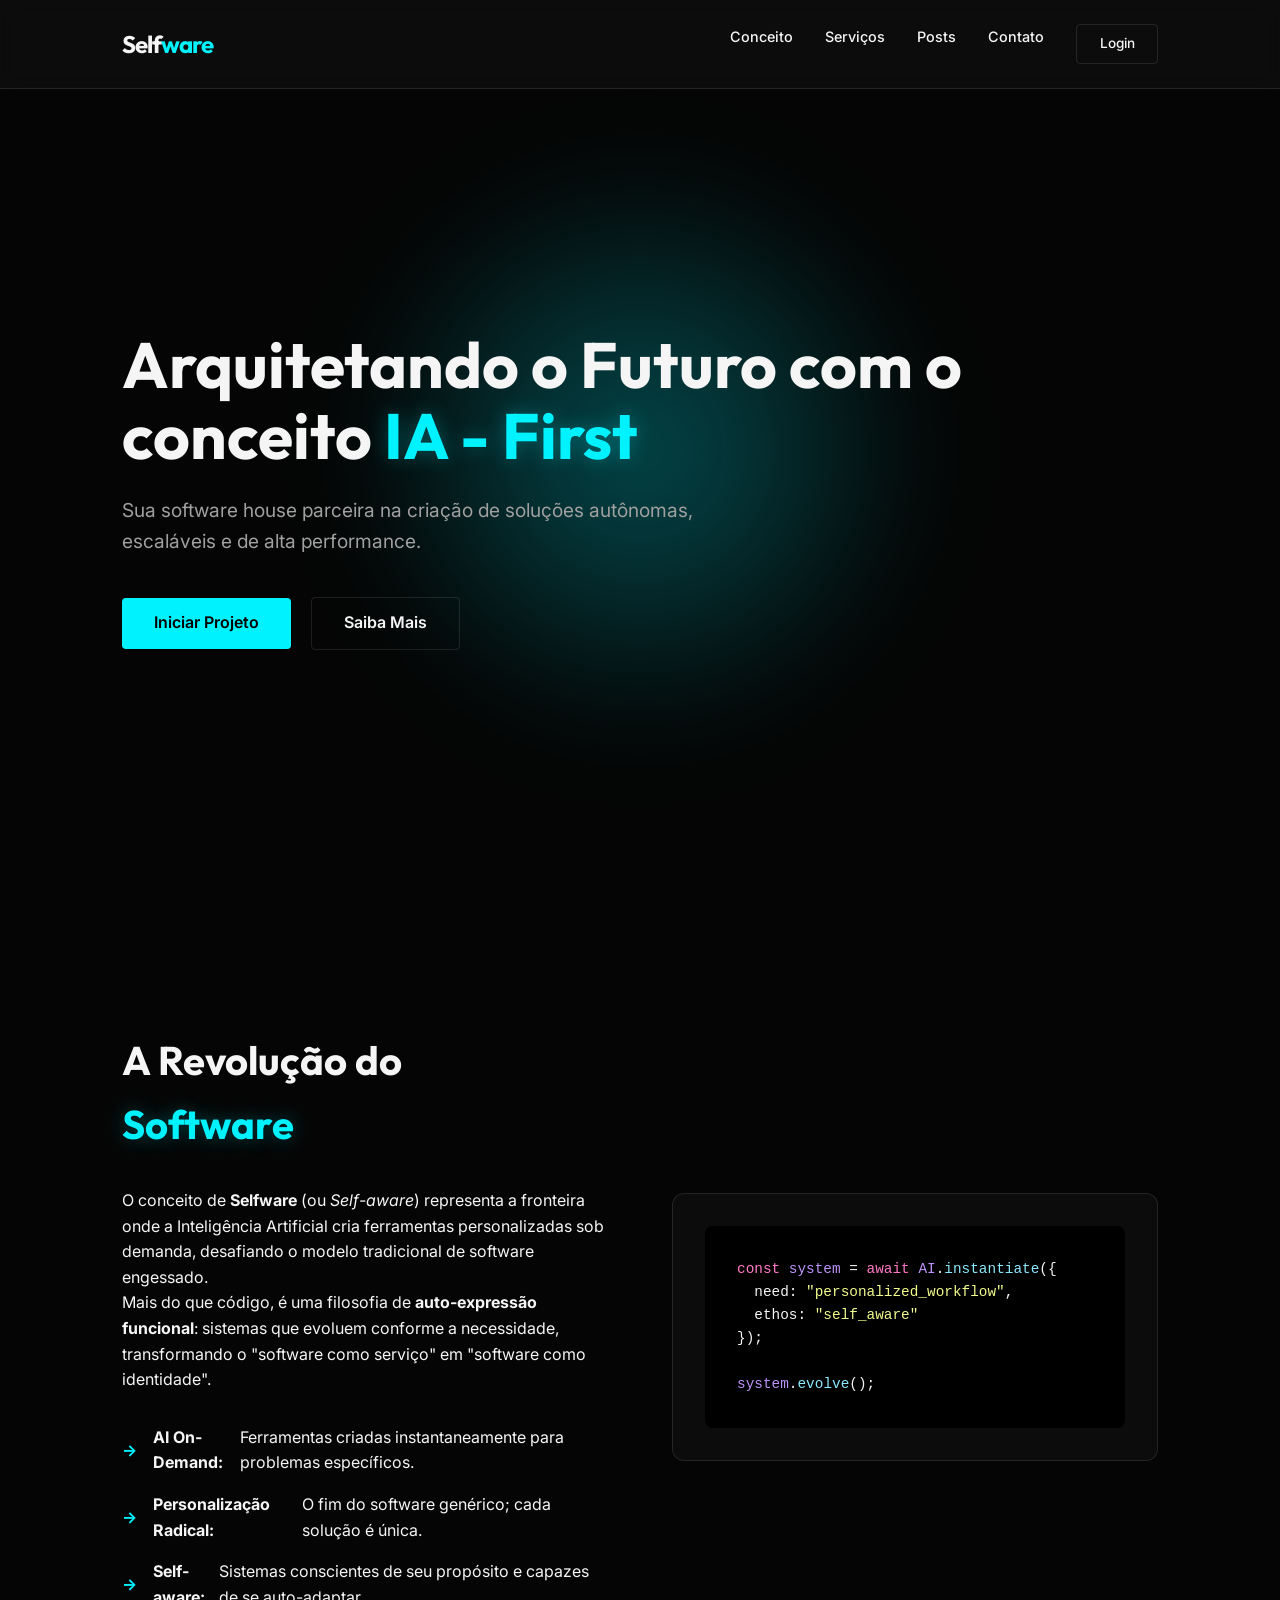
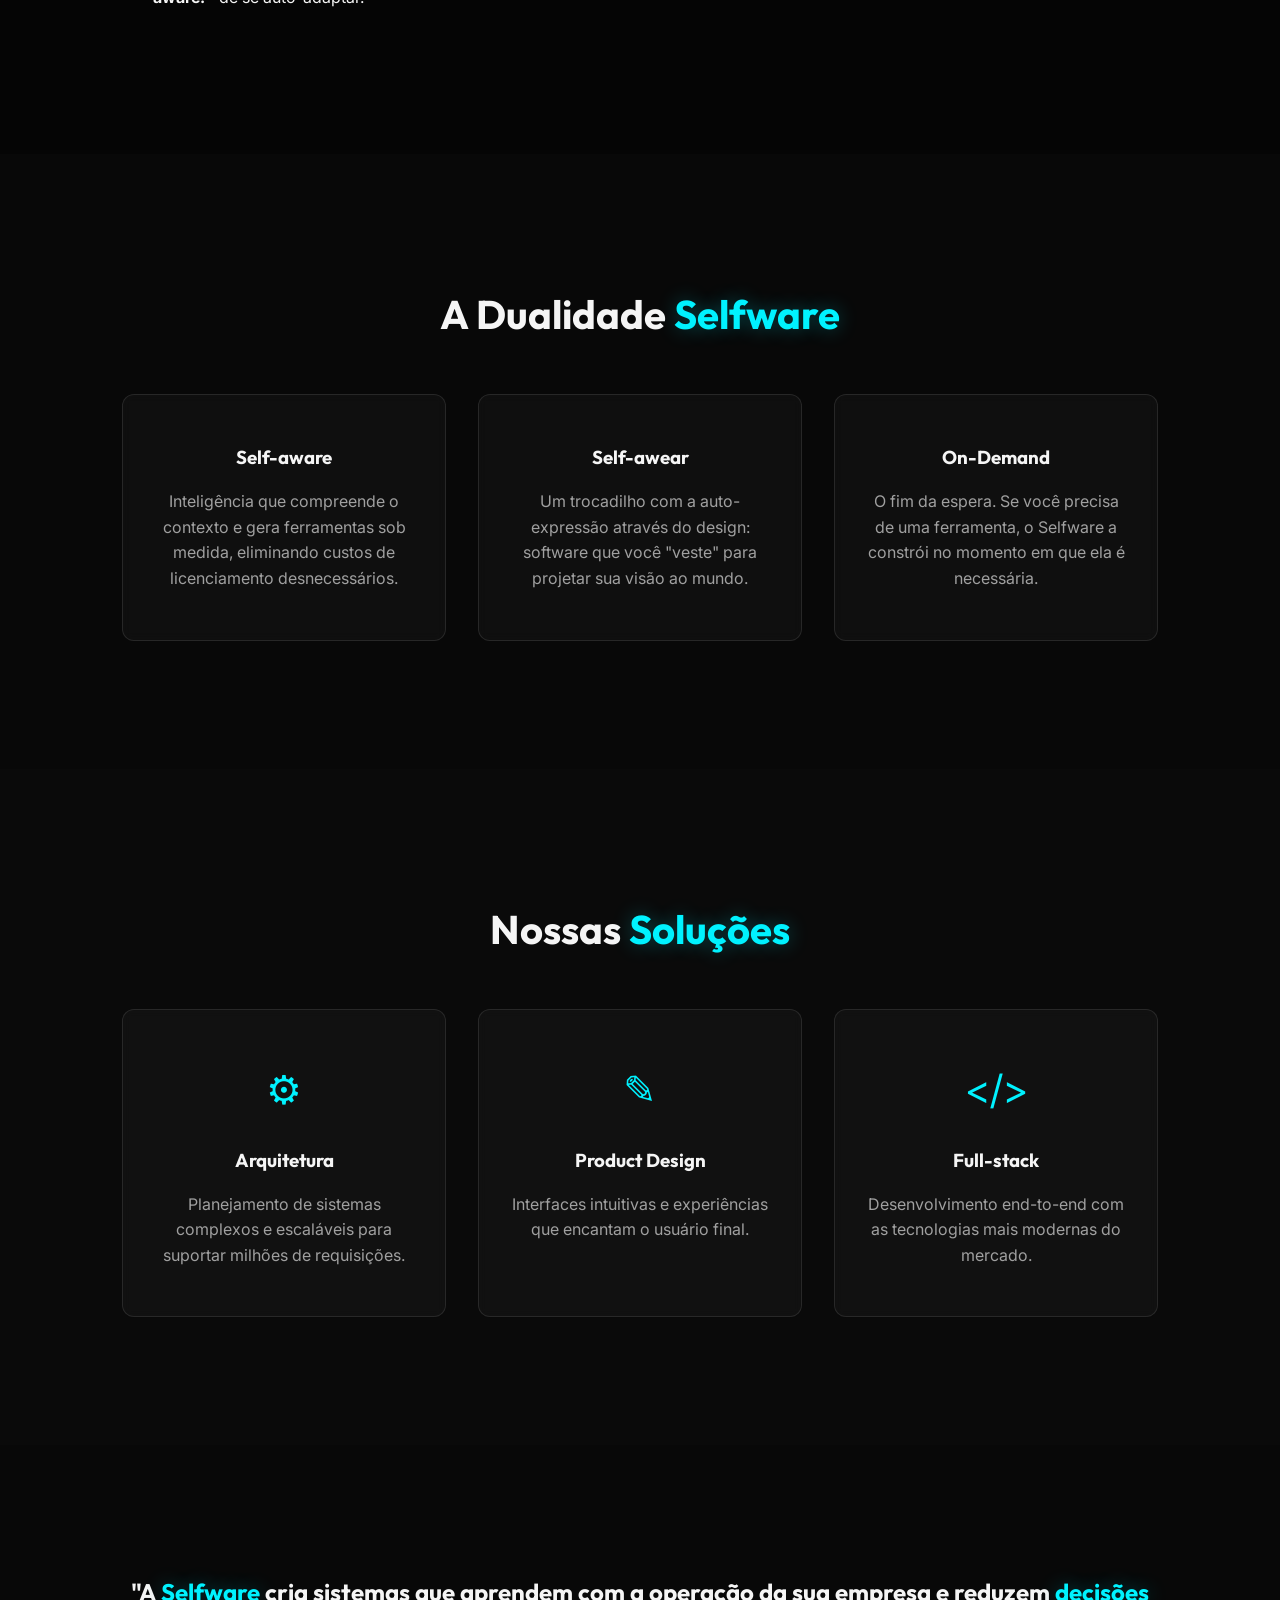
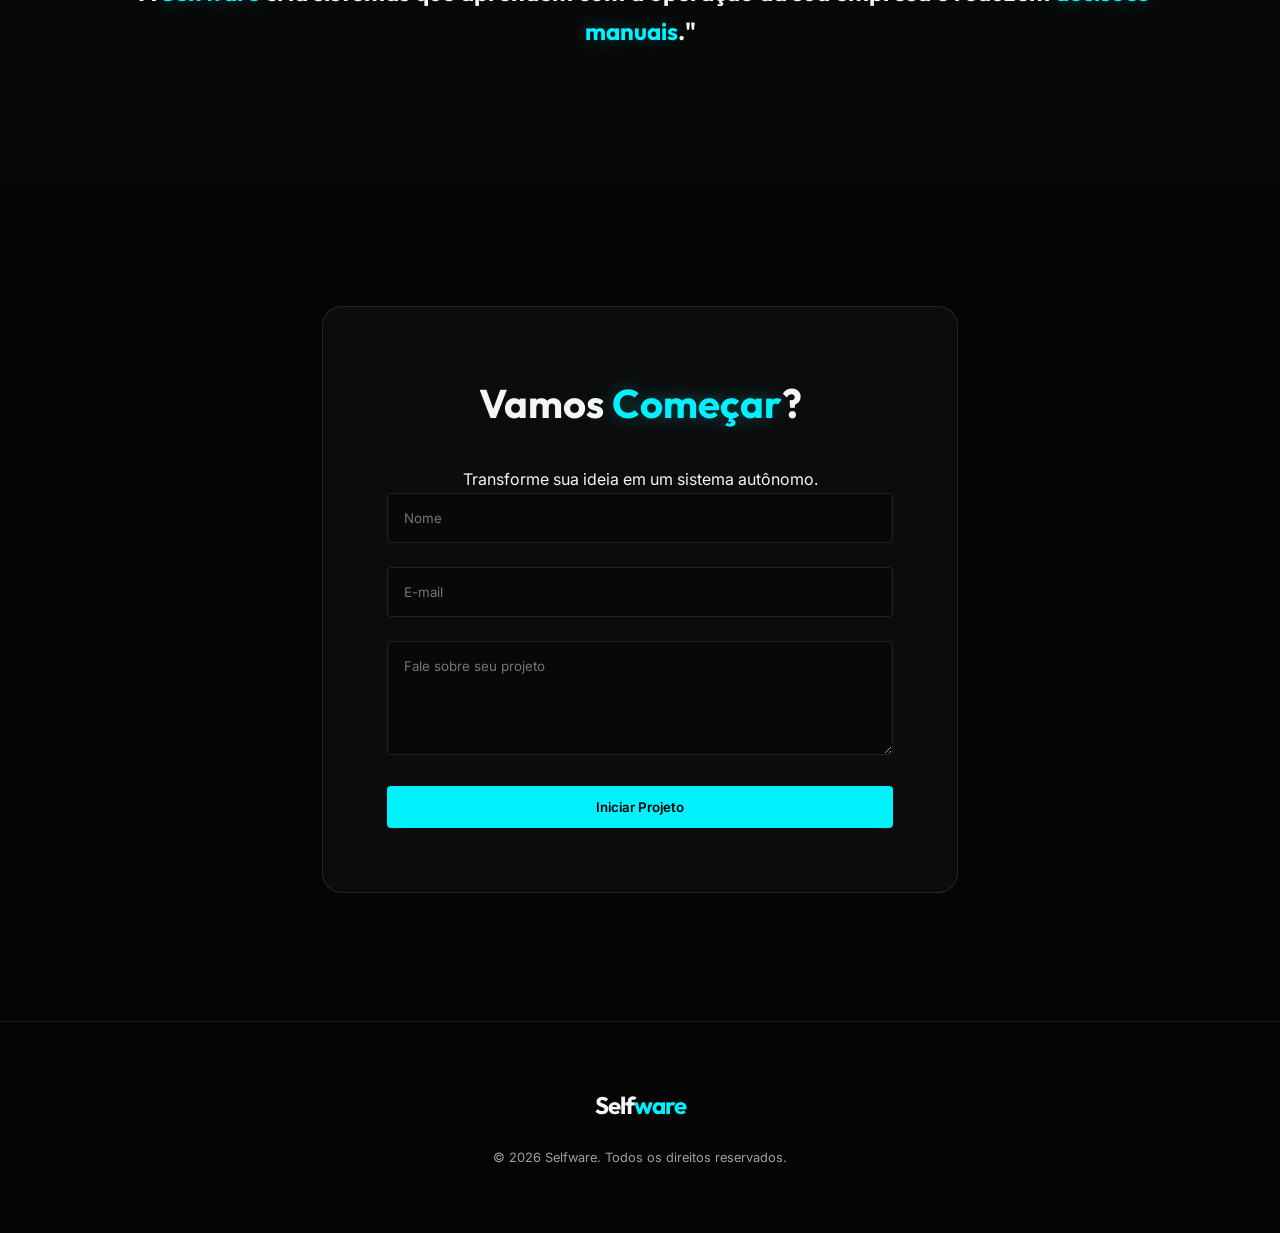
==== index.html @ fad236ca "Add login button to header" ====
<!DOCTYPE html>
<html lang="pt-BR">

<head>
    <meta charset="UTF-8">
    <meta name="viewport" content="width=device-width, initial-scale=1.0">
    <title>Selfware | Software House de Próxima Geração</title>
    <meta name="description"
        content="Selfware - Software House especializada em arquitetura escalável, design de produto e o conceito inovador de Selfware.">
    <link rel="stylesheet" href="style.css">
    <link rel="preconnect" href="https://fonts.googleapis.com">
    <link rel="preconnect" href="https://fonts.gstatic.com" crossorigin>
    <link
        href="https://fonts.googleapis.com/css2?family=Inter:wght@300;400;600;800&family=Outfit:wght@400;700&display=swap"
        rel="stylesheet">
</head>

<body class="dark-theme">
    <nav class="glass-nav">
        <div class="container flex-row-between">
            <div class="logo">Self<span>ware</span></div>
            <ul class="nav-links">
                <li><a href="#concept">Conceito</a></li>
                <li><a href="#services">Serviços</a></li>
                <li><a href="post.html">Posts</a></li>
                <li><a href="#contact">Contato</a></li>
                <li><a class="btn btn-outline nav-login" href="https://sociap.io/login" target="_blank" rel="noopener noreferrer">Login</a></li>
            </ul>
        </div>
    </nav>

    <header class="hero">
        <div class="hero-glow"></div>
        <div class="container">
            <h1 class="fade-in">Arquitetando o Futuro com o conceito <span>IA - First</span></h1>
            <p class="fade-in-delayed">Sua software house parceira na criação de soluções autônomas, escaláveis e de
                alta performance.</p>
            <div class="hero-actions fade-in-delayed">
                <a href="#contact" class="btn btn-primary">Iniciar Projeto</a>
                <a href="#concept" class="btn btn-outline">Saiba Mais</a>
            </div>
        </div>
    </header>

    <main>
        <section id="concept" class="section">
            <div class="container grid-two-cols">
                <div class="content">
                    <h2 class="section-title">A Revolução do <br><span>Software</span></h2>
                    <p>O conceito de <strong>Selfware</strong> (ou <em>Self-aware</em>) representa a fronteira onde a
                        Inteligência Artificial cria ferramentas personalizadas sob demanda, desafiando o modelo
                        tradicional de software engessado.</p>
                    <p>Mais do que código, é uma filosofia de <strong>auto-expressão funcional</strong>: sistemas que
                        evoluem conforme a necessidade, transformando o "software como serviço" em "software como
                        identidade".</p>
                    <ul class="features-list">
                        <li><strong>AI On-Demand:</strong> Ferramentas criadas instantaneamente para problemas
                            específicos.</li>
                        <li><strong>Personalização Radical:</strong> O fim do software genérico; cada solução é única.
                        </li>
                        <li><strong>Self-aware:</strong> Sistemas conscientes de seu propósito e capazes de se
                            auto-adaptar.</li>
                    </ul>
                </div>
                <div class="visual">
                    <div class="concept-card glass">
                        <div class="code-snippet">
                            <code>
                                <span class="keyword">const</span> <span class="variable">system</span> = <span class="keyword">await</span> <span class="variable">AI</span>.<span class="function">instantiate</span>({<br>
                                &nbsp;&nbsp;need: <span class="constant">"personalized_workflow"</span>,<br>
                                &nbsp;&nbsp;ethos: <span class="constant">"self_aware"</span><br>
                                });<br>
                                <br>
                                <span class="variable">system</span>.<span class="function">evolve</span>();
                            </code>
                        </div>
                    </div>
                </div>
            </div>
        </section>

        <section id="philosophy" class="section bg-alt-dark">
            <div class="container center">
                <h2 class="section-title">A Dualidade <span>Selfware</span></h2>
                <div class="services-grid">
                    <div class="service-card glass">
                        <h3>Self-aware</h3>
                        <p>Inteligência que compreende o contexto e gera ferramentas sob medida, eliminando custos de
                            licenciamento desnecessários.</p>
                    </div>
                    <div class="service-card glass">
                        <h3>Self-awear</h3>
                        <p>Um trocadilho com a auto-expressão através do design: software que você "veste" para projetar
                            sua visão ao mundo.</p>
                    </div>
                    <div class="service-card glass">
                        <h3>On-Demand</h3>
                        <p>O fim da espera. Se você precisa de uma ferramenta, o Selfware a constrói no momento em que
                            ela é necessária.</p>
                    </div>
                </div>
            </div>
        </section>

        <section id="services" class="section bg-alt">
            <div class="container">
                <h2 class="section-title center">Nossas <span>Soluções</span></h2>
                <div class="services-grid">
                    <div class="service-card glass">
                        <i>&#x2699;</i>
                        <h3>Arquitetura</h3>
                        <p>Planejamento de sistemas complexos e escaláveis para suportar milhões de requisições.</p>
                    </div>
                    <div class="service-card glass">
                        <i>&#x270E;</i>
                        <h3>Product Design</h3>
                        <p>Interfaces intuitivas e experiências que encantam o usuário final.</p>
                    </div>
                    <div class="service-card glass">
                        <i>&#x3C;&#x2F;&#x3E;</i>
                        <h3>Full-stack</h3>
                        <p>Desenvolvimento end-to-end com as tecnologias mais modernas do mercado.</p>
                    </div>
                </div>
            </div>
        </section>

        <section class="section bg-alt-dark">
            <div class="container center">
                <h2 class="impact-phrase">
                    "A <span>Selfware</span> cria sistemas que aprendem com a operação da sua empresa e reduzem
                    <span>decisões manuais</span>."
                </h2>
            </div>
        </section>

        <section id="contact" class="section">
            <div class="container narrow">
                <div class="glass-form-container">
                    <h2 class="section-title center">Vamos <span>Começar</span>?</h2>
                    <p class="center">Transforme sua ideia em um sistema autônomo.</p>
                    <form id="contact-form">
                        <div class="form-group">
                            <input type="text" placeholder="Nome" required>
                        </div>
                        <div class="form-group">
                            <input type="email" placeholder="E-mail" required>
                        </div>
                        <div class="form-group">
                            <textarea placeholder="Fale sobre seu projeto" rows="5" required></textarea>
                        </div>
                        <button type="submit" class="btn btn-primary full-width">Iniciar Projeto</button>
                    </form>
                </div>
            </div>
        </section>
    </main>

    <footer>
        <div class="container">
            <div class="footer-content">
                <div class="logo">Self<span>ware</span></div>
                <p>&copy; 2026 Selfware. Todos os direitos reservados.</p>
            </div>
        </div>
    </footer>

    <script src="main.js"></script>
</body>

</html>
---- style.css ----
:root {
    --bg-color: #050505;
    --bg-alt: #0a0a0a;
    --text-color: #f5f5f5;
    --text-muted: #a0a0a0;
    --accent-color: #00f2ff;
    --accent-glow: rgba(0, 242, 255, 0.3);
    --glass-bg: rgba(255, 255, 255, 0.03);
    --glass-border: rgba(255, 255, 255, 0.1);
    --container-width: 1100px;
    --heading-font: 'Outfit', sans-serif;
    --body-font: 'Inter', sans-serif;
}

* {
    margin: 0;
    padding: 0;
    box-sizing: border-box;
}

body {
    background-color: var(--bg-color);
    color: var(--text-color);
    font-family: var(--body-font);
    line-height: 1.6;
    overflow-x: hidden;
}

.container {
    max-width: var(--container-width);
    margin: 0 auto;
    padding: 0 2rem;
}

.container.narrow {
    max-width: 700px;
}

/* Typography */
h1, h2, h3 {
    font-family: var(--heading-font);
}

h1 {
    font-size: 4rem;
    line-height: 1.1;
    margin-bottom: 1.5rem;
}

h1 span, h2 span {
    color: var(--accent-color);
    text-shadow: 0 0 20px var(--accent-glow);
}

.section-title {
    font-size: 2.5rem;
    margin-bottom: 2rem;
}

.center {
    text-align: center;
}

/* Layout Utilities */
.flex-row-between {
    display: flex;
    justify-content: space-between;
    align-items: center;
}

.grid-two-cols {
    display: grid;
    grid-template-columns: 1fr 1fr;
    gap: 4rem;
    align-items: center;
}

.section {
    padding: 8rem 0;
}

.bg-alt {
    background-color: var(--bg-alt);
}

.bg-alt-dark {
    background-color: #080808;
}

/* Navigation */
.glass-nav {
    position: fixed;
    top: 0;
    width: 100%;
    z-index: 1000;
    padding: 1.5rem 0;
    background: var(--glass-bg);
    backdrop-filter: blur(10px);
    border-bottom: 1px solid var(--glass-border);
}

.logo {
    font-family: var(--heading-font);
    font-weight: 700;
    font-size: 1.5rem;
    letter-spacing: -1px;
}

.logo span {
    color: var(--accent-color);
}

.nav-links {
    display: flex;
    list-style: none;
    gap: 2rem;
}

.nav-links a {
    color: var(--text-color);
    text-decoration: none;
    font-size: 0.9rem;
    font-weight: 500;
    transition: color 0.3s;
}

.nav-links a:hover {
    color: var(--accent-color);
}

.nav-links .btn {
    padding: 0.5rem 1.4rem;
    font-size: 0.85rem;
}

.nav-links .nav-login {
    margin-left: 0;
}

/* Hero */
.hero {
    height: 100vh;
    display: flex;
    align-items: center;
    position: relative;
    padding-top: 5rem;
}

.hero-glow {
    position: absolute;
    top: 50%;
    left: 50%;
    transform: translate(-50%, -50%);
    width: 600px;
    height: 600px;
    background: radial-gradient(circle, var(--accent-glow) 0%, transparent 70%);
    z-index: -1;
    filter: blur(50px);
}

.hero p {
    font-size: 1.2rem;
    color: var(--text-muted);
    max-width: 600px;
    margin-bottom: 2.5rem;
}

/* Buttons */
.btn {
    display: inline-block;
    padding: 0.8rem 2rem;
    border-radius: 4px;
    text-decoration: none;
    font-weight: 600;
    transition: all 0.3s;
    cursor: pointer;
    font-family: var(--body-font);
}

.btn-primary {
    background-color: var(--accent-color);
    color: #000;
    border: none;
}

.btn-primary:hover {
    box-shadow: 0 0 20px var(--accent-glow);
    transform: translateY(-2px);
}

.btn-outline {
    border: 1px solid var(--glass-border);
    color: var(--text-color);
    margin-left: 1rem;
}

.btn-outline:hover {
    background: var(--glass-bg);
    border-color: var(--accent-color);
}

.full-width {
    width: 100%;
}

/* Concept Section & Cards */
.glass {
    background: var(--glass-bg);
    backdrop-filter: blur(5px);
    border: 1px solid var(--glass-border);
    border-radius: 12px;
}

.concept-card {
    padding: 2rem;
}

.code-snippet {
    background: #000;
    padding: 2rem;
    border-radius: 8px;
    font-family: monospace;
    font-size: 0.9rem;
}

.keyword { color: #ff79c6; }
.class { color: #50fa7b; }
.function { color: #8be9fd; }
.variable { color: #bd93f9; }
.constant { color: #f1fa8c; }

.features-list {
    list-style: none;
    margin-top: 2rem;
}

.features-list li {
    margin-bottom: 1rem;
    display: flex;
    align-items: center;
}

.features-list li::before {
    content: "→";
    color: var(--accent-color);
    margin-right: 1rem;
    font-weight: bold;
}

/* Services */
.services-grid {
    display: grid;
    grid-template-columns: repeat(3, 1fr);
    gap: 2rem;
    margin-top: 3rem;
}

/* Post */
.post-header {
    margin-bottom: 3rem;
}

.post-tag {
    text-transform: uppercase;
    letter-spacing: 0.3rem;
    font-size: 0.75rem;
    color: var(--text-muted);
    margin-bottom: 1rem;
}

.post-subtitle {
    color: var(--text-muted);
    max-width: 600px;
    margin: 0 auto;
}

.post-card {
    padding: 3rem;
    display: grid;
    gap: 1.5rem;
}

.post-meta {
    display: flex;
    gap: 0.75rem;
    align-items: center;
    font-size: 0.85rem;
    color: var(--text-muted);
}

.post-list {
    list-style: none;
    display: grid;
    gap: 1rem;
}

.post-list li {
    display: grid;
    gap: 0.4rem;
    padding: 1rem 1.2rem;
    border: 1px solid var(--glass-border);
    border-radius: 10px;
    background: rgba(0, 0, 0, 0.25);
}

.post-footer {
    color: var(--text-muted);
}

.post-listing-grid {
    display: grid;
    grid-template-columns: repeat(auto-fit, minmax(280px, 1fr));
    gap: 2rem;
}

.post-item {
    padding: 2.5rem;
    display: grid;
    gap: 1.5rem;
}

.post-cover img {
    width: 100%;
    height: 200px;
    object-fit: cover;
    border-radius: 16px;
    border: 1px solid var(--glass-border);
    background: rgba(0, 0, 0, 0.25);
}

.post-info {
    display: grid;
    gap: 1rem;
}

.service-card {
    padding: 3rem 2rem;
    text-align: center;
    transition: transform 0.3s;
}

.service-card:hover {
    transform: translateY(-10px);
    border-color: var(--accent-color);
}

.service-card i {
    font-size: 2.5rem;
    color: var(--accent-color);
    display: block;
    margin-bottom: 1.5rem;
    font-style: normal;
}

.service-card h3 {
    margin-bottom: 1rem;
}

.service-card p {
    color: var(--text-muted);
}

/* Form */
.glass-form-container {
    padding: 4rem;
    background: var(--glass-bg);
    border: 1px solid var(--glass-border);
    border-radius: 20px;
}

.form-group {
    margin-bottom: 1.5rem;
}

input, textarea {
    width: 100%;
    padding: 1rem;
    background: rgba(0,0,0,0.3);
    border: 1px solid var(--glass-border);
    border-radius: 4px;
    color: var(--text-color);
    font-family: var(--body-font);
}

input:focus, textarea:focus {
    outline: none;
    border-color: var(--accent-color);
}

/* Footer */
footer {
    padding: 4rem 0;
    border-top: 1px solid var(--glass-border);
}

.footer-content {
    display: flex;
    flex-direction: column;
    align-items: center;
    gap: 1.5rem;
}

footer p {
    color: var(--text-muted);
    font-size: 0.8rem;
}

/* Animations */
.fade-in {
    animation: fadeIn 1s ease-out forwards;
}

.fade-in-delayed {
    opacity: 0;
    animation: fadeIn 1s ease-out 0.5s forwards;
}

@keyframes fadeIn {
    from { opacity: 0; transform: translateY(20px); }
    to { opacity: 1; transform: translateY(0); }
}

/* Responsive */
@media (max-width: 900px) {
    .grid-two-cols {
        grid-template-columns: 1fr;
        gap: 3rem;
    }
    
    .services-grid {
        grid-template-columns: 1fr;
    }
    
    h1 {
        font-size: 3rem;
    }

    .post-card {
        padding: 2rem;
    }
}
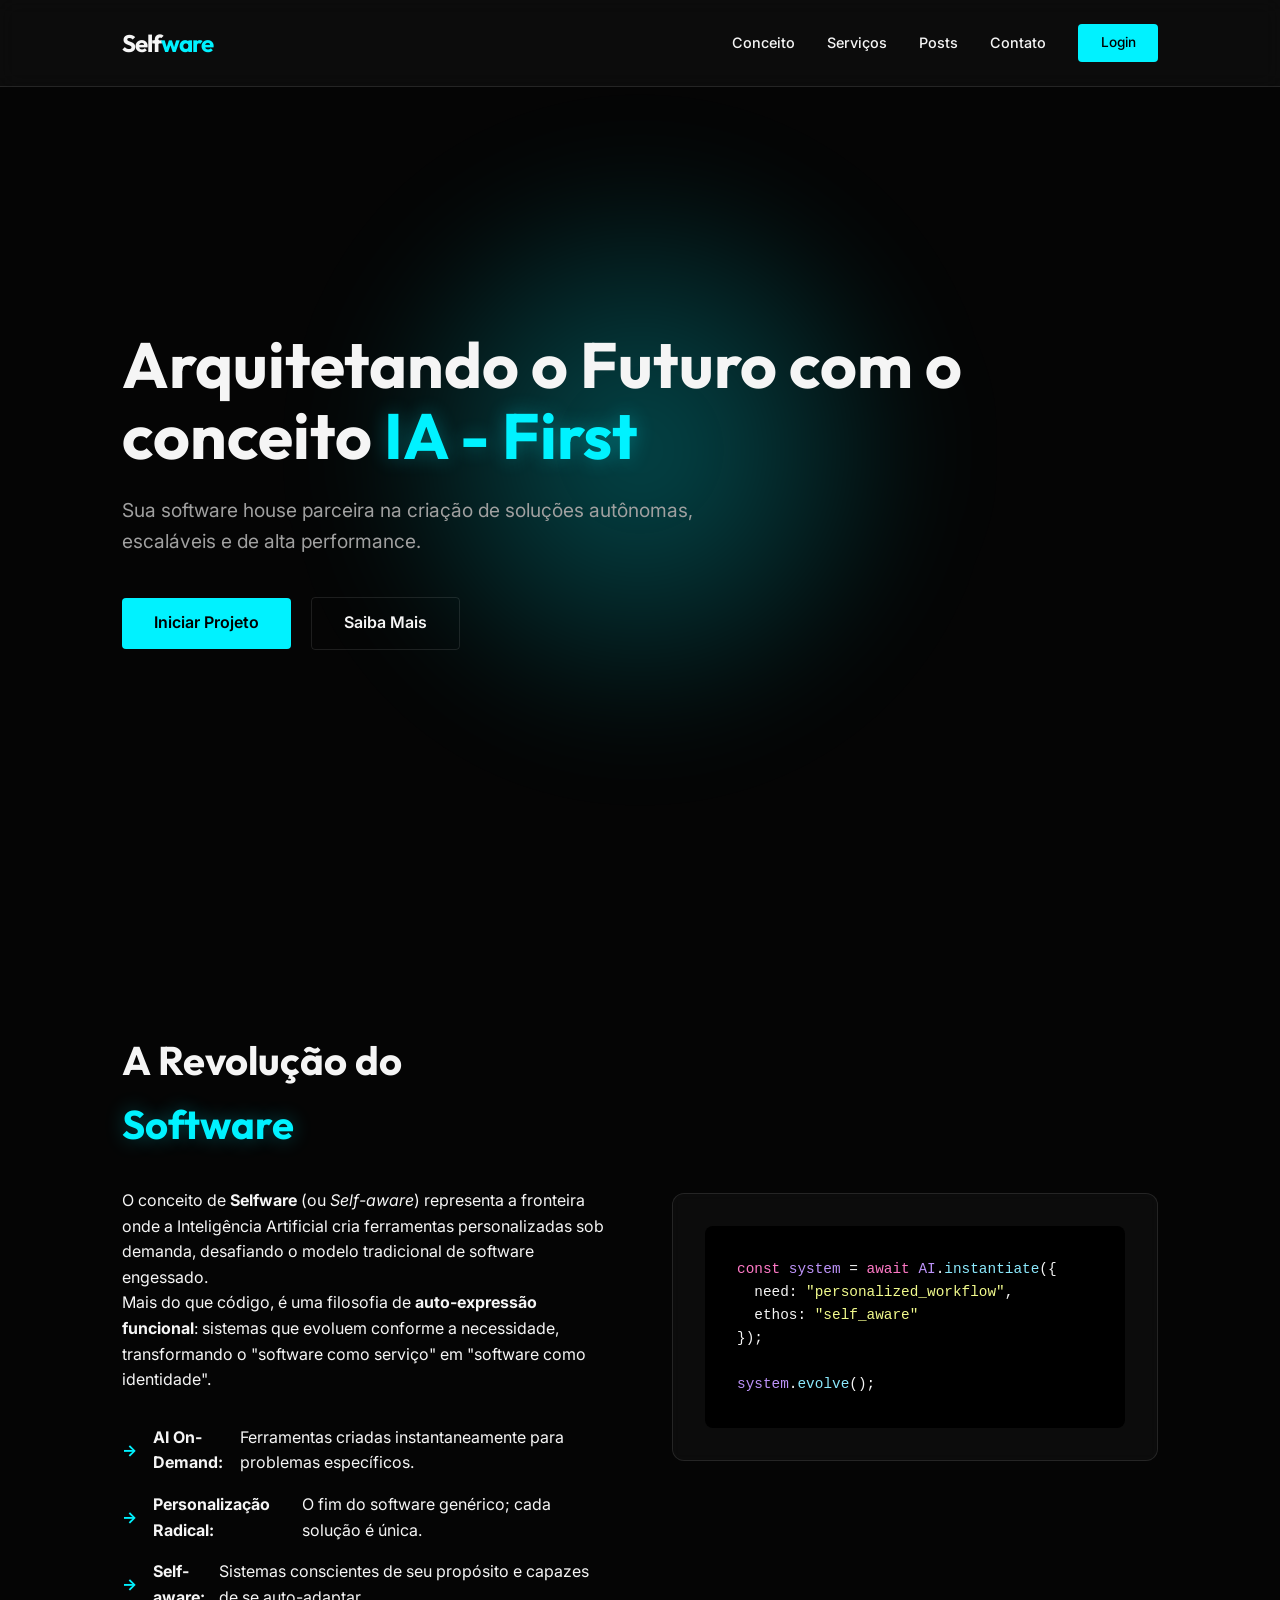
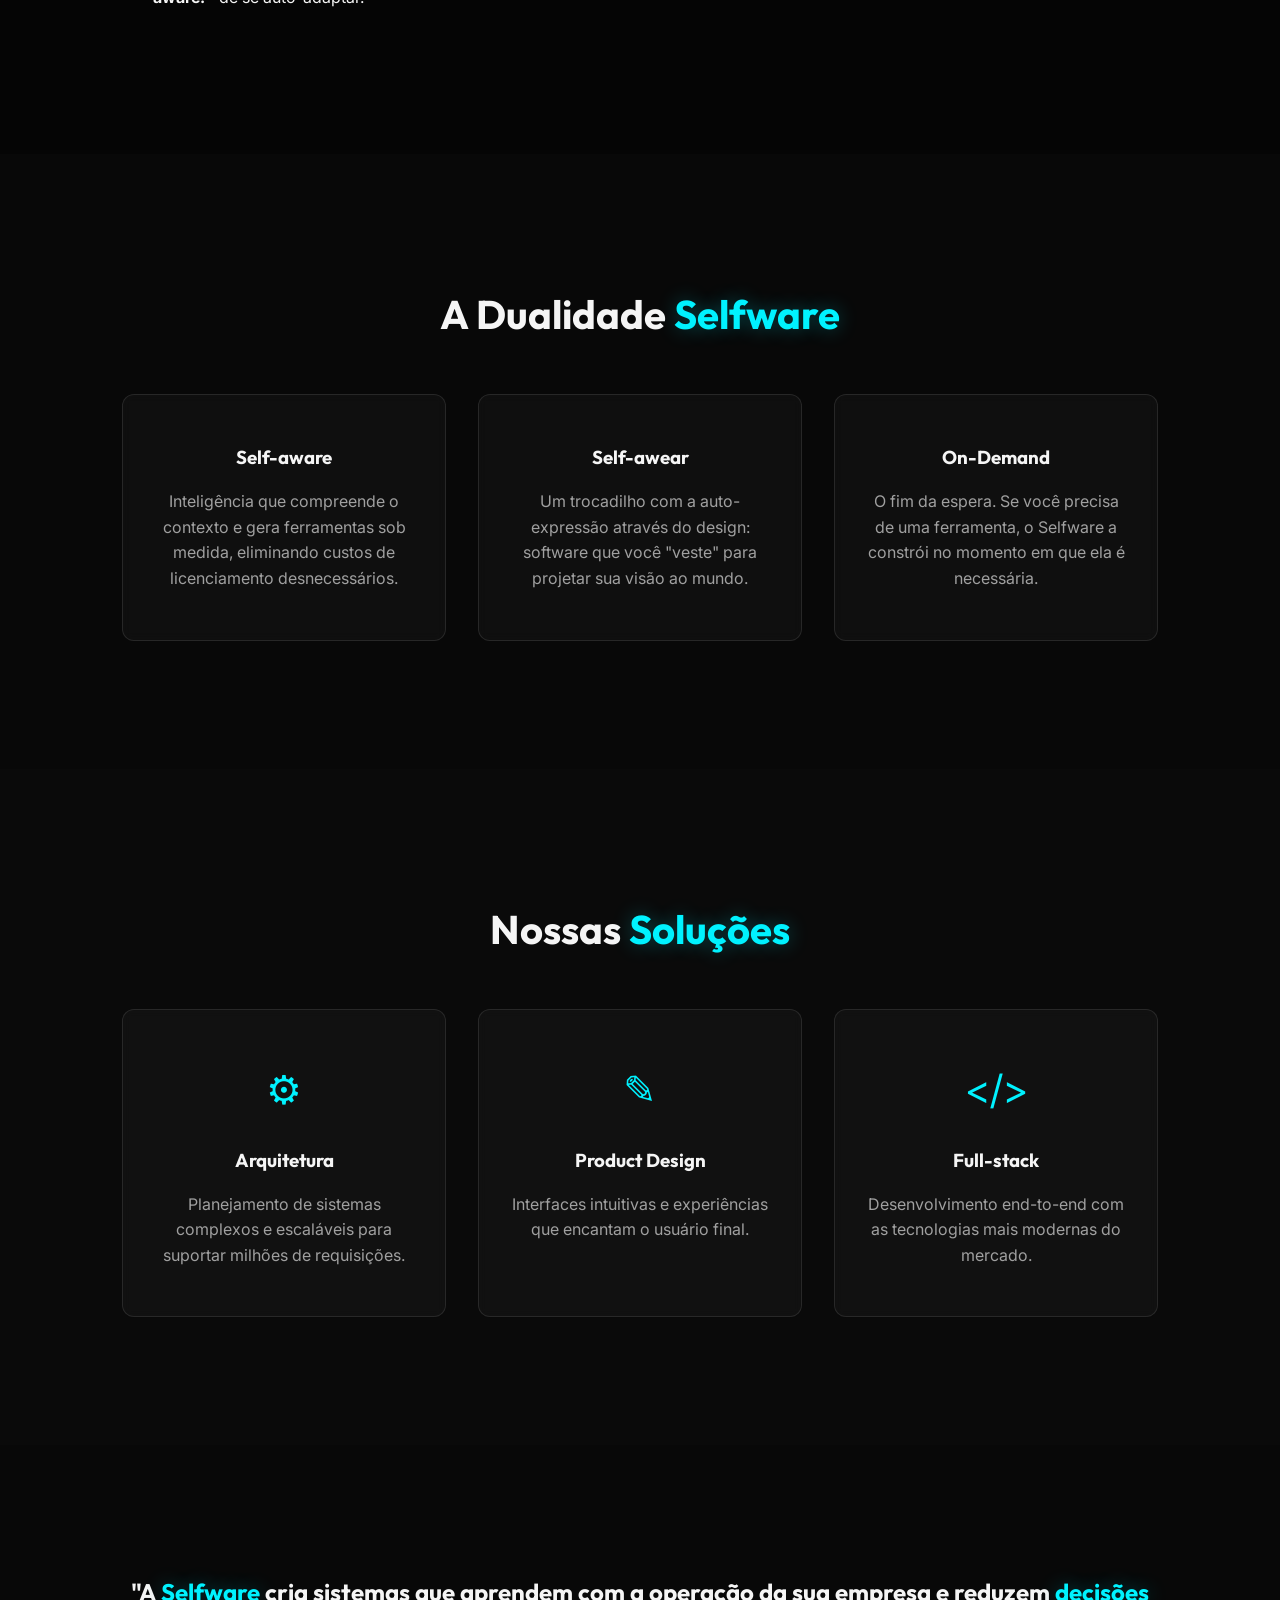
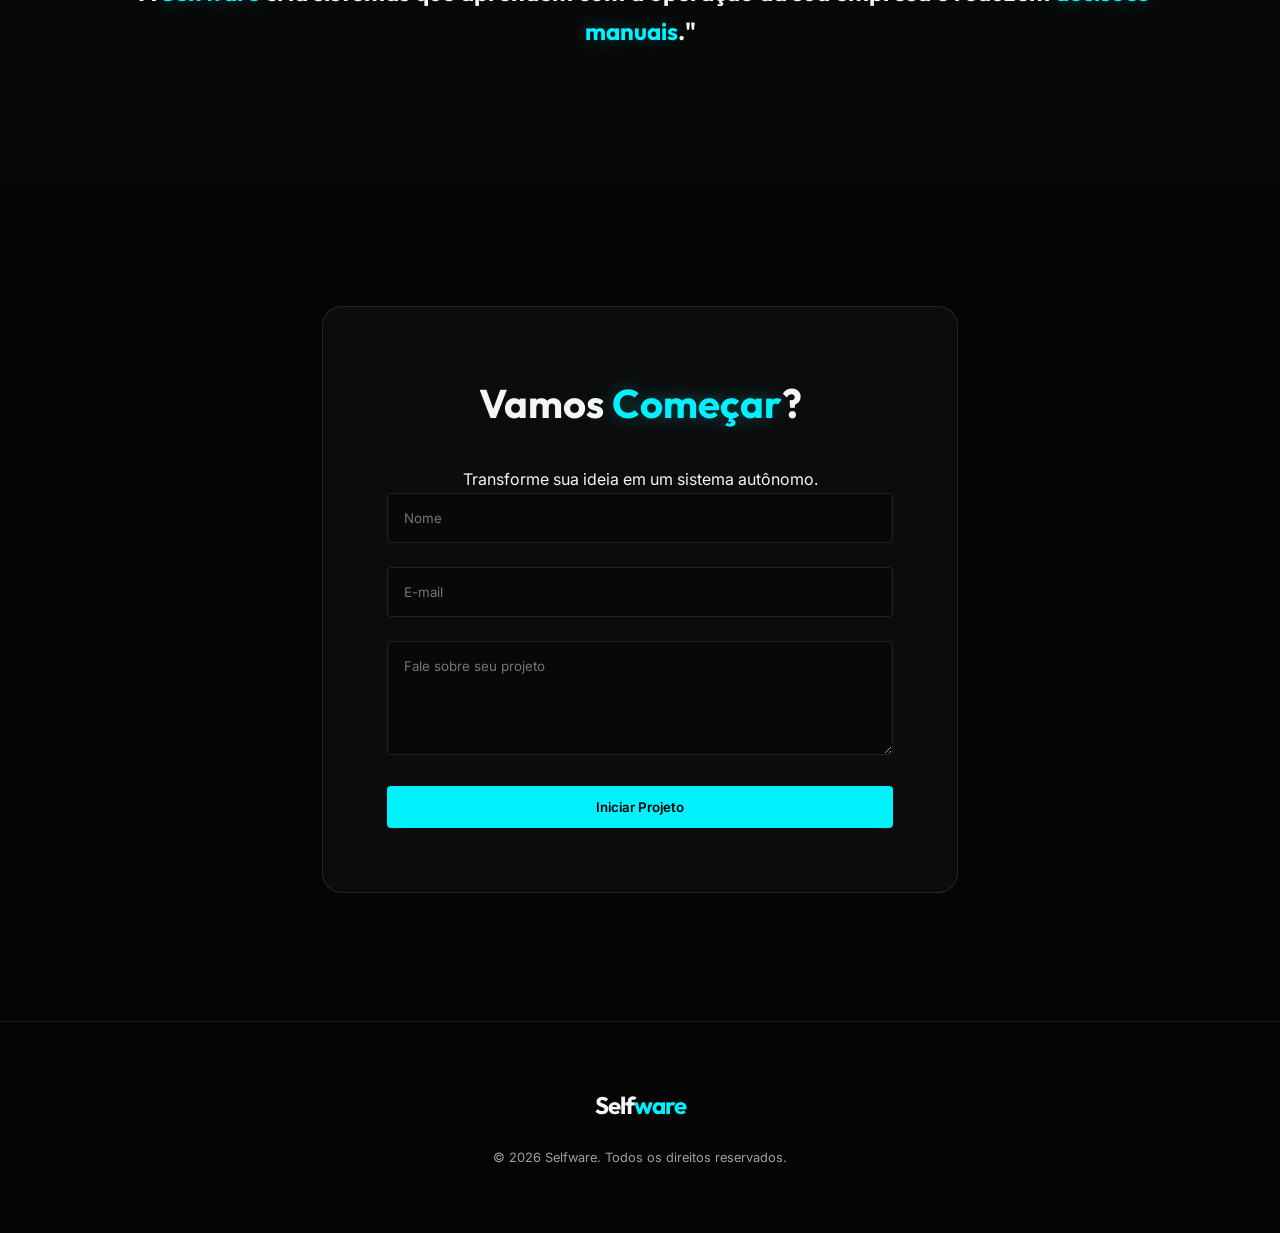
==== commit 655d4283: "Update navigation links and styles in index.html" ====
--- a/index.html
+++ b/index.html
@@ -20,11 +20,11 @@
         <div class="container flex-row-between">
             <div class="logo">Self<span>ware</span></div>
             <ul class="nav-links">
-                <li><a href="#concept">Conceito</a></li>
-                <li><a href="#services">Serviços</a></li>
-                <li><a href="post.html">Posts</a></li>
-                <li><a href="#contact">Contato</a></li>
-                <li><a class="btn btn-outline nav-login" href="https://sociap.io/login" target="_blank" rel="noopener noreferrer">Login</a></li>
+                <li style="align-self: anchor-center;"><a href="#concept">Conceito</a></li>
+                <li style="align-self: anchor-center;"><a href="#services">Serviços</a></li>
+                <li style="align-self: anchor-center;"><a href="post.html">Posts</a></li>
+                <li style="align-self: anchor-center;"><a href="#contact">Contato</a></li>
+                <li><a class="btn btn-primary" style="color:black" href="https://sociap.io/login" target="_blank" rel="noopener noreferrer">Login</a></li>
             </ul>
         </div>
     </nav>
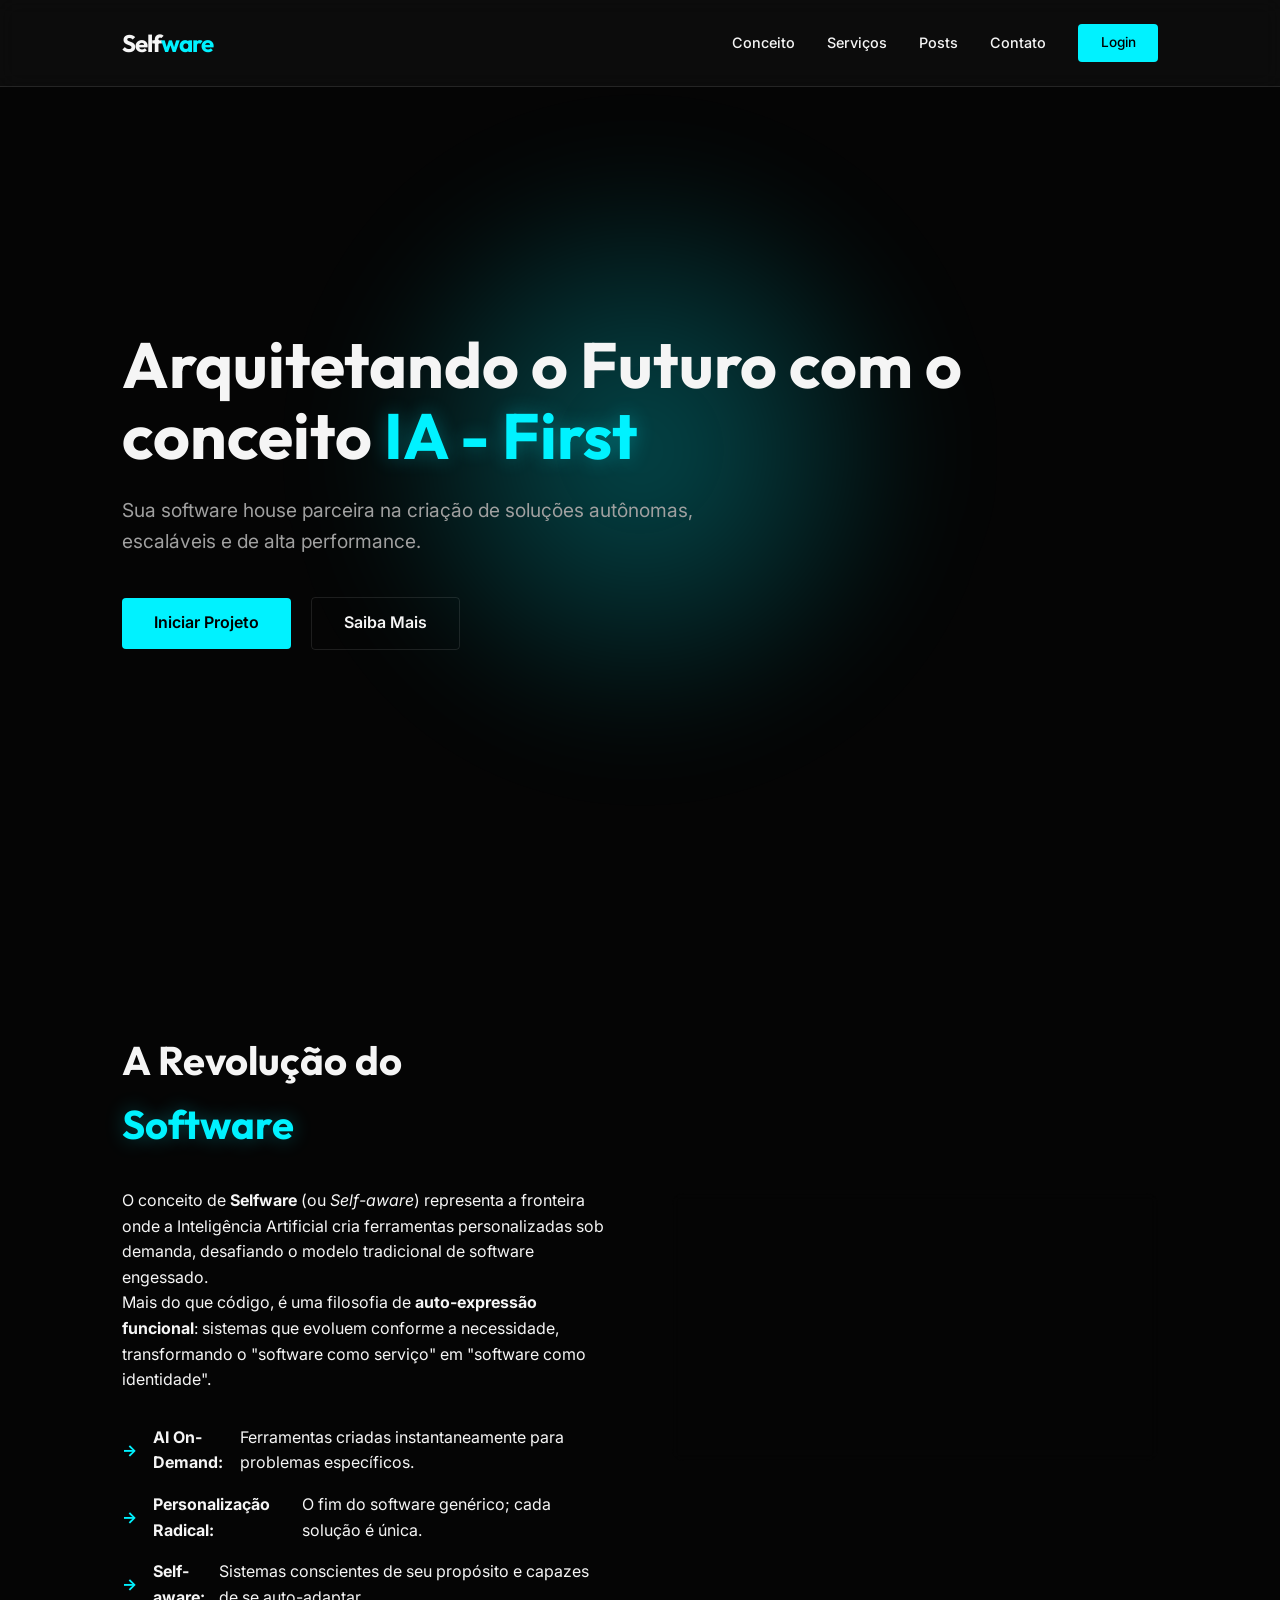
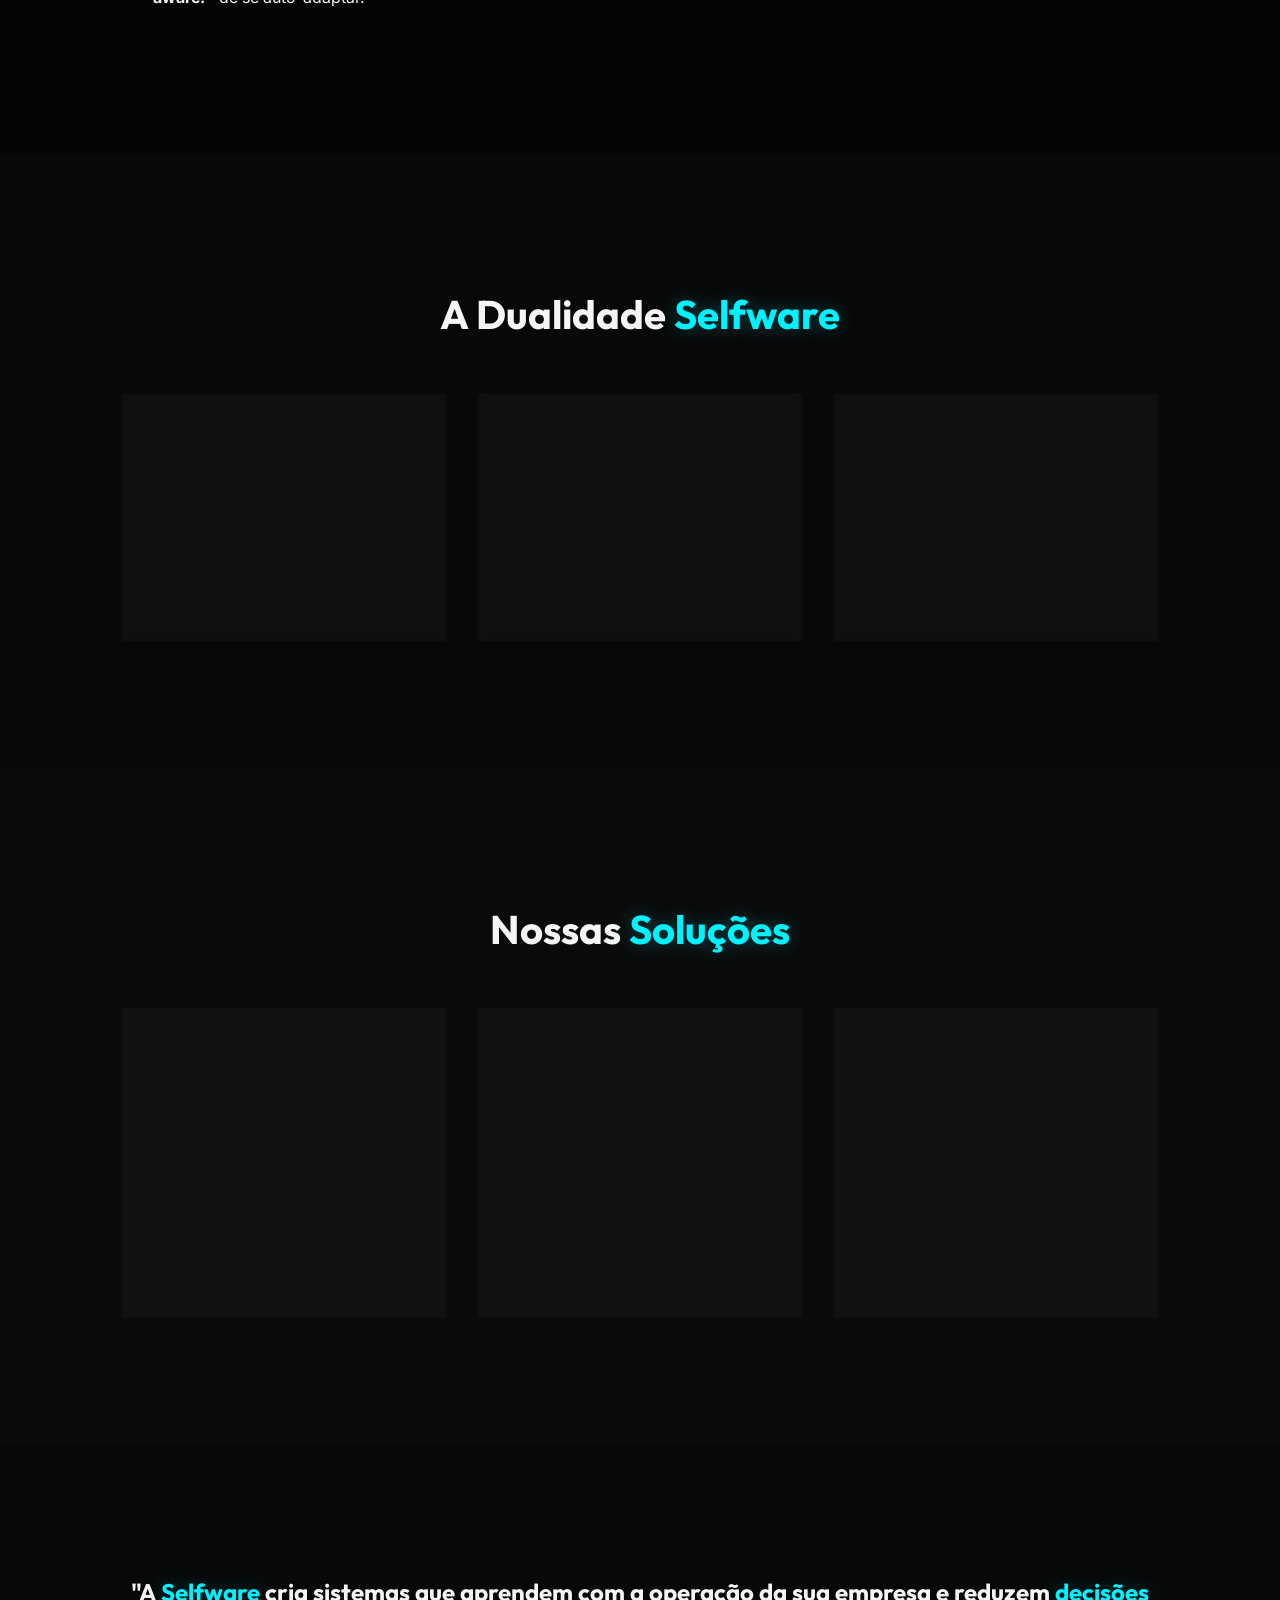
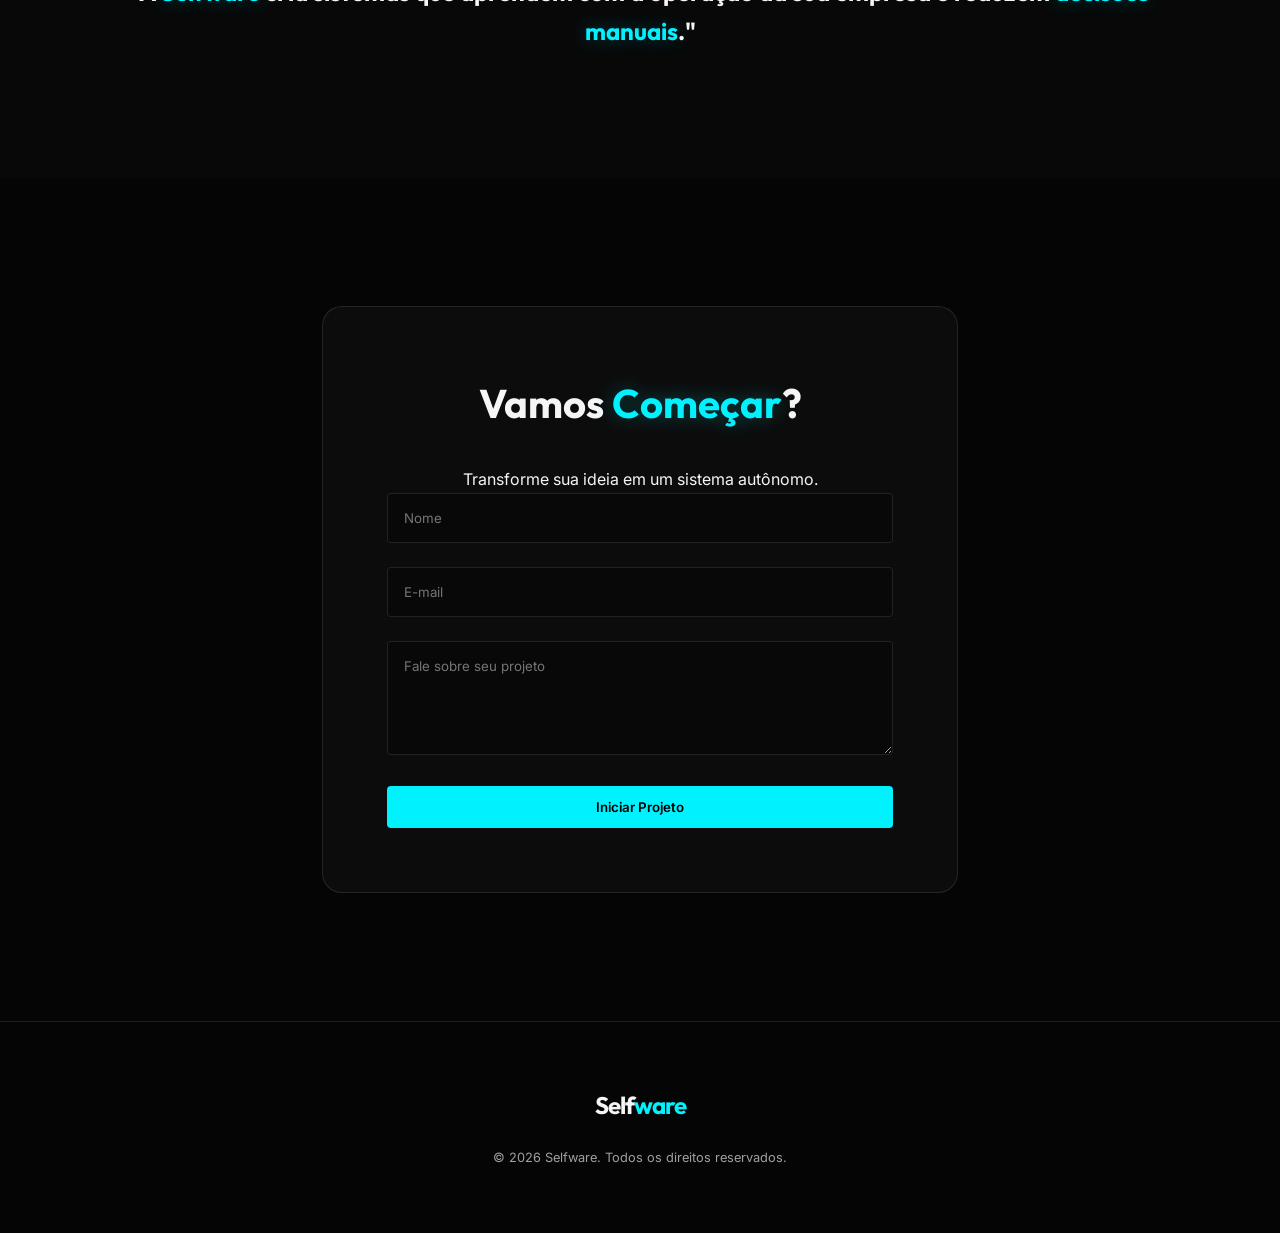
==== commit b49c41c9: "Merge pull request #2 from sociapbr/main Header" ====
--- a/index.html
+++ b/index.html
@@ -13,21 +13,12 @@
     <link
         href="https://fonts.googleapis.com/css2?family=Inter:wght@300;400;600;800&family=Outfit:wght@400;700&display=swap"
         rel="stylesheet">
+    <script src="/header.js"></script>
 </head>
 
 <body class="dark-theme">
-    <nav class="glass-nav">
-        <div class="container flex-row-between">
-            <div class="logo">Self<span>ware</span></div>
-            <ul class="nav-links">
-                <li style="align-self: anchor-center;"><a href="#concept">Conceito</a></li>
-                <li style="align-self: anchor-center;"><a href="#services">Serviços</a></li>
-                <li style="align-self: anchor-center;"><a href="post.html">Posts</a></li>
-                <li style="align-self: anchor-center;"><a href="#contact">Contato</a></li>
-                <li><a class="btn btn-primary" style="color:black" href="https://sociap.io/login" target="_blank" rel="noopener noreferrer">Login</a></li>
-            </ul>
-        </div>
-    </nav>
+    
+    <header-main></header-main>
 
     <header class="hero">
         <div class="hero-glow"></div>
--- a/style.css
+++ b/style.css
@@ -116,6 +116,30 @@
     gap: 2rem;
 }
 
+.nav-bar {
+    position: relative;
+    gap: 1.5rem;
+}
+
+.nav-toggle {
+    display: none;
+    flex-direction: column;
+    gap: 0.4rem;
+    background: transparent;
+    border: 1px solid var(--glass-border);
+    padding: 0.6rem;
+    border-radius: 8px;
+    cursor: pointer;
+}
+
+.nav-toggle span {
+    width: 22px;
+    height: 2px;
+    background: var(--text-color);
+    display: block;
+    transition: transform 0.3s, opacity 0.3s;
+}
+
 .nav-links a {
     color: var(--text-color);
     text-decoration: none;
@@ -422,6 +446,45 @@
 
 /* Responsive */
 @media (max-width: 900px) {
+    .nav-toggle {
+        display: inline-flex;
+    }
+
+    .nav-links {
+        position: absolute;
+        top: calc(100% + 1rem);
+        right: 2rem;
+        flex-direction: column;
+        gap: 1rem;
+        padding: 1.5rem;
+        background: rgba(5, 5, 5, 0.95);
+        border: 1px solid var(--glass-border);
+        border-radius: 16px;
+        min-width: 220px;
+        opacity: 0;
+        visibility: hidden;
+        transform: translateY(-10px);
+        transition: opacity 0.3s, transform 0.3s, visibility 0.3s;
+    }
+
+    .glass-nav.nav-open .nav-links {
+        opacity: 1;
+        visibility: visible;
+        transform: translateY(0);
+    }
+
+    .glass-nav.nav-open .nav-toggle span:nth-child(1) {
+        transform: translateY(6px) rotate(45deg);
+    }
+
+    .glass-nav.nav-open .nav-toggle span:nth-child(2) {
+        opacity: 0;
+    }
+
+    .glass-nav.nav-open .nav-toggle span:nth-child(3) {
+        transform: translateY(-6px) rotate(-45deg);
+    }
+
     .grid-two-cols {
         grid-template-columns: 1fr;
         gap: 3rem;
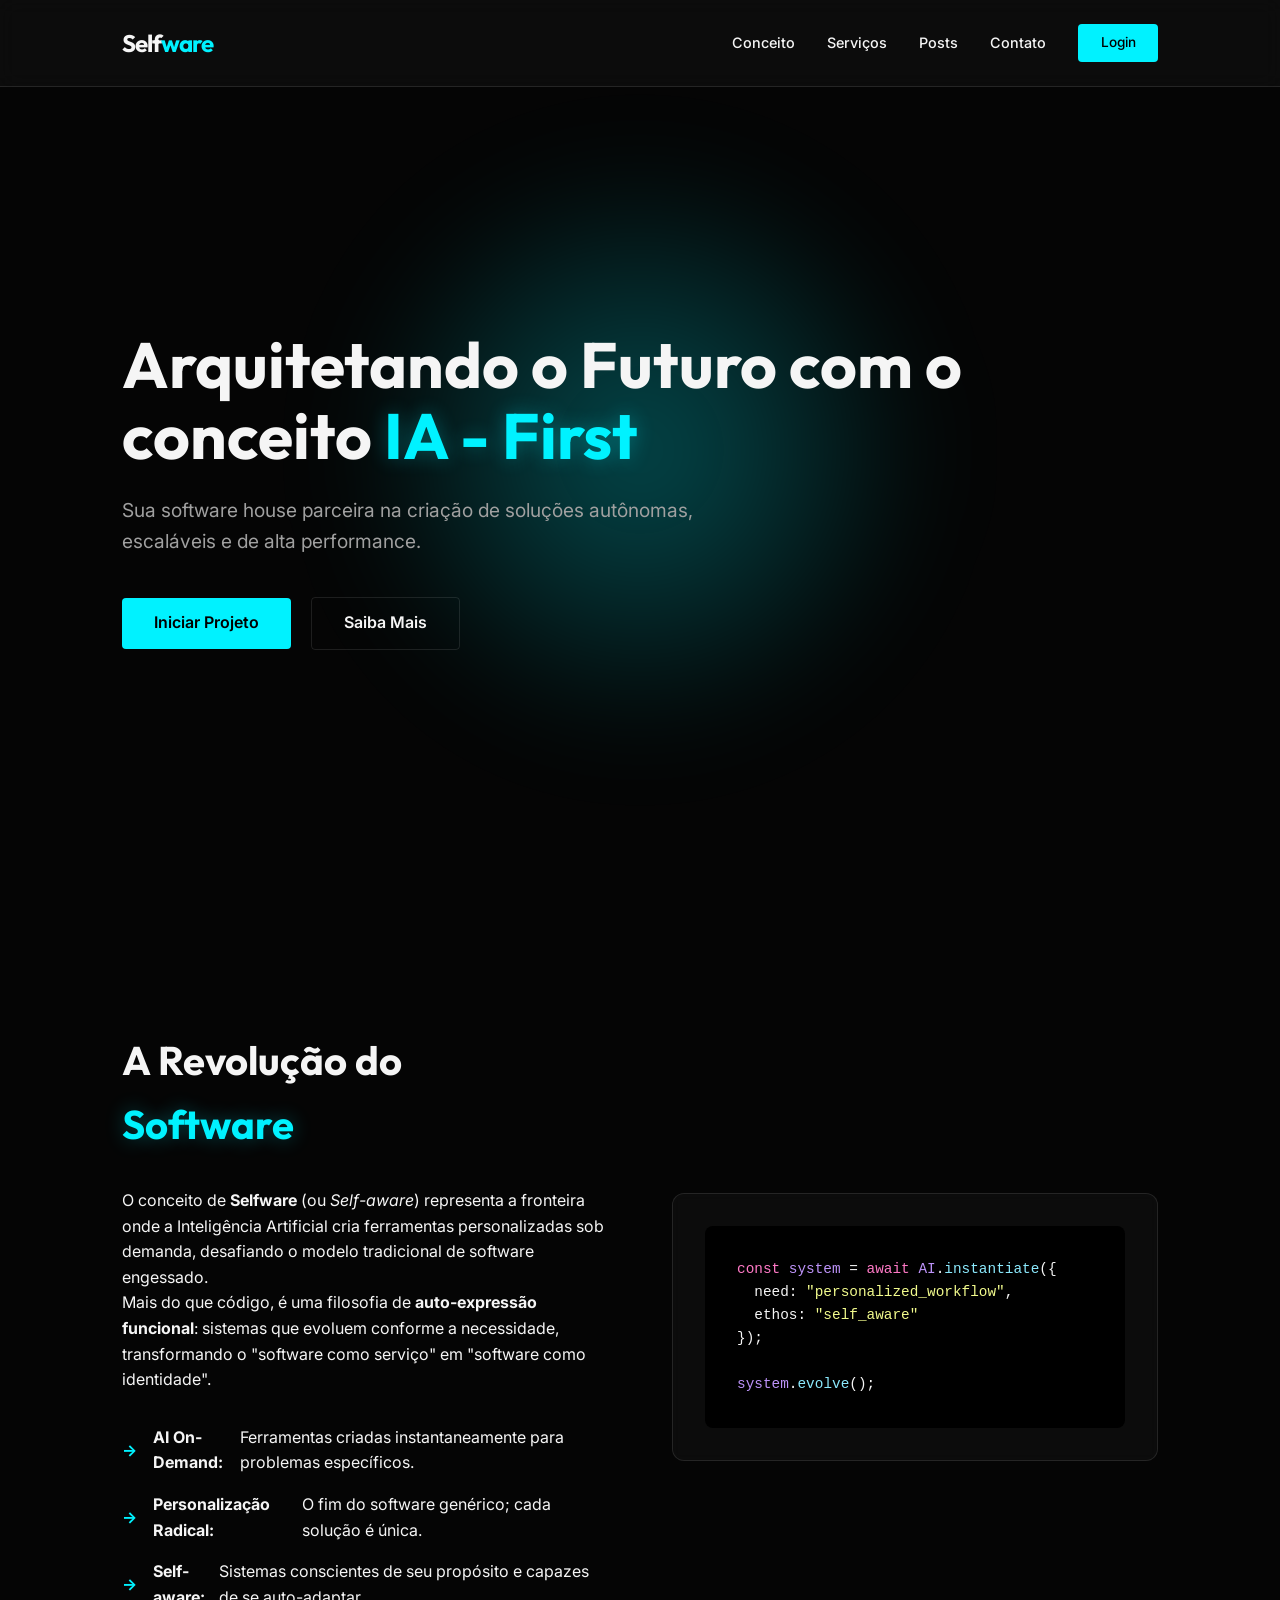
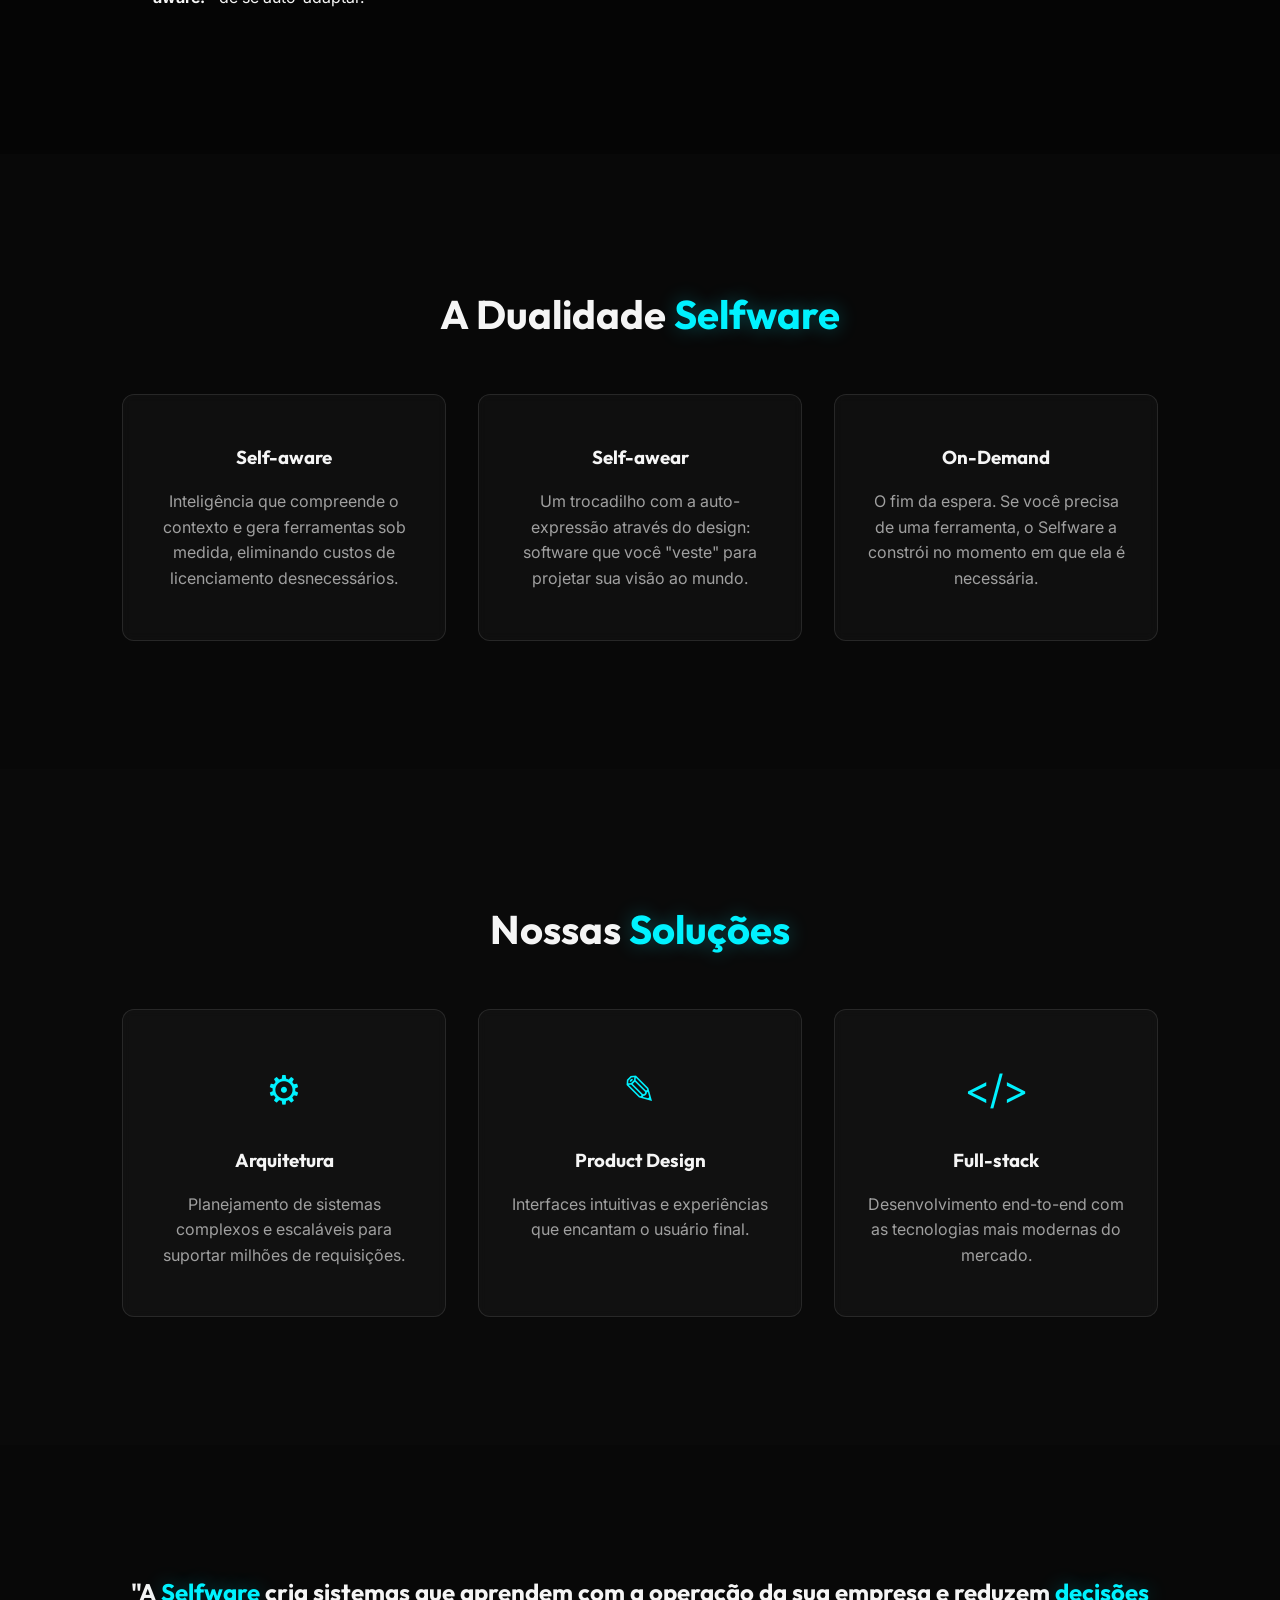
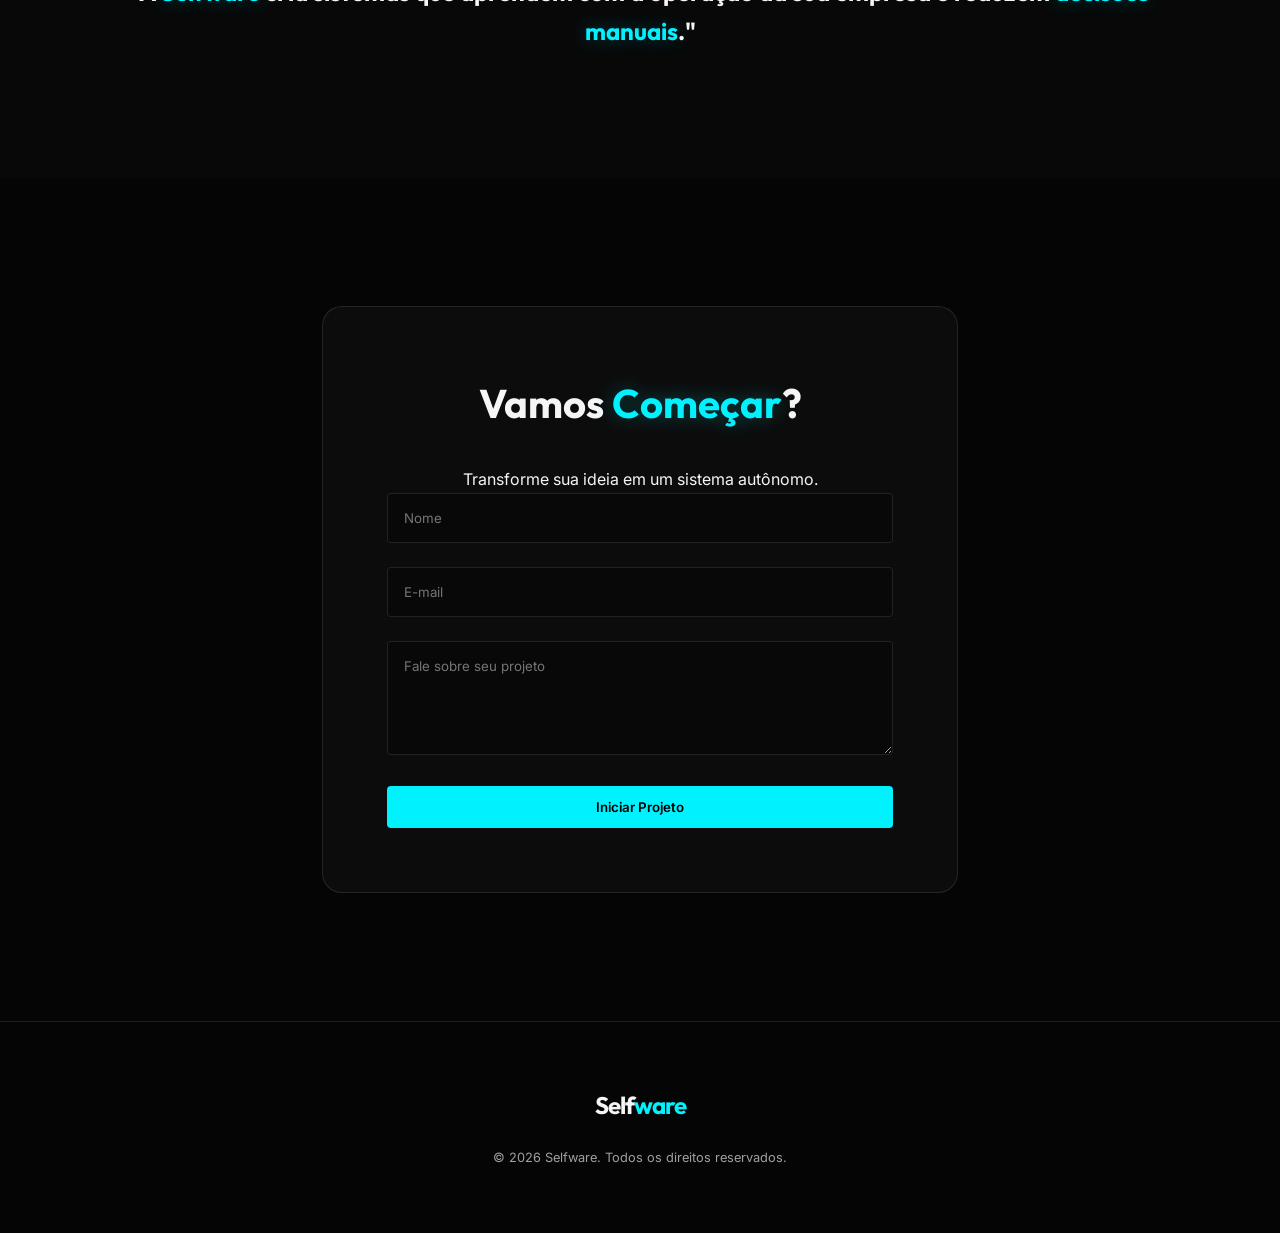
==== commit 26bdc822: "Replace footer with footer-main component" ====
--- a/index.html
+++ b/index.html
@@ -147,15 +147,7 @@
         </section>
     </main>
 
-    <footer>
-        <div class="container">
-            <div class="footer-content">
-                <div class="logo">Self<span>ware</span></div>
-                <p>&copy; 2026 Selfware. Todos os direitos reservados.</p>
-            </div>
-        </div>
-    </footer>
-
+    <footer-main></footer-main>
     <script src="main.js"></script>
 </body>
 
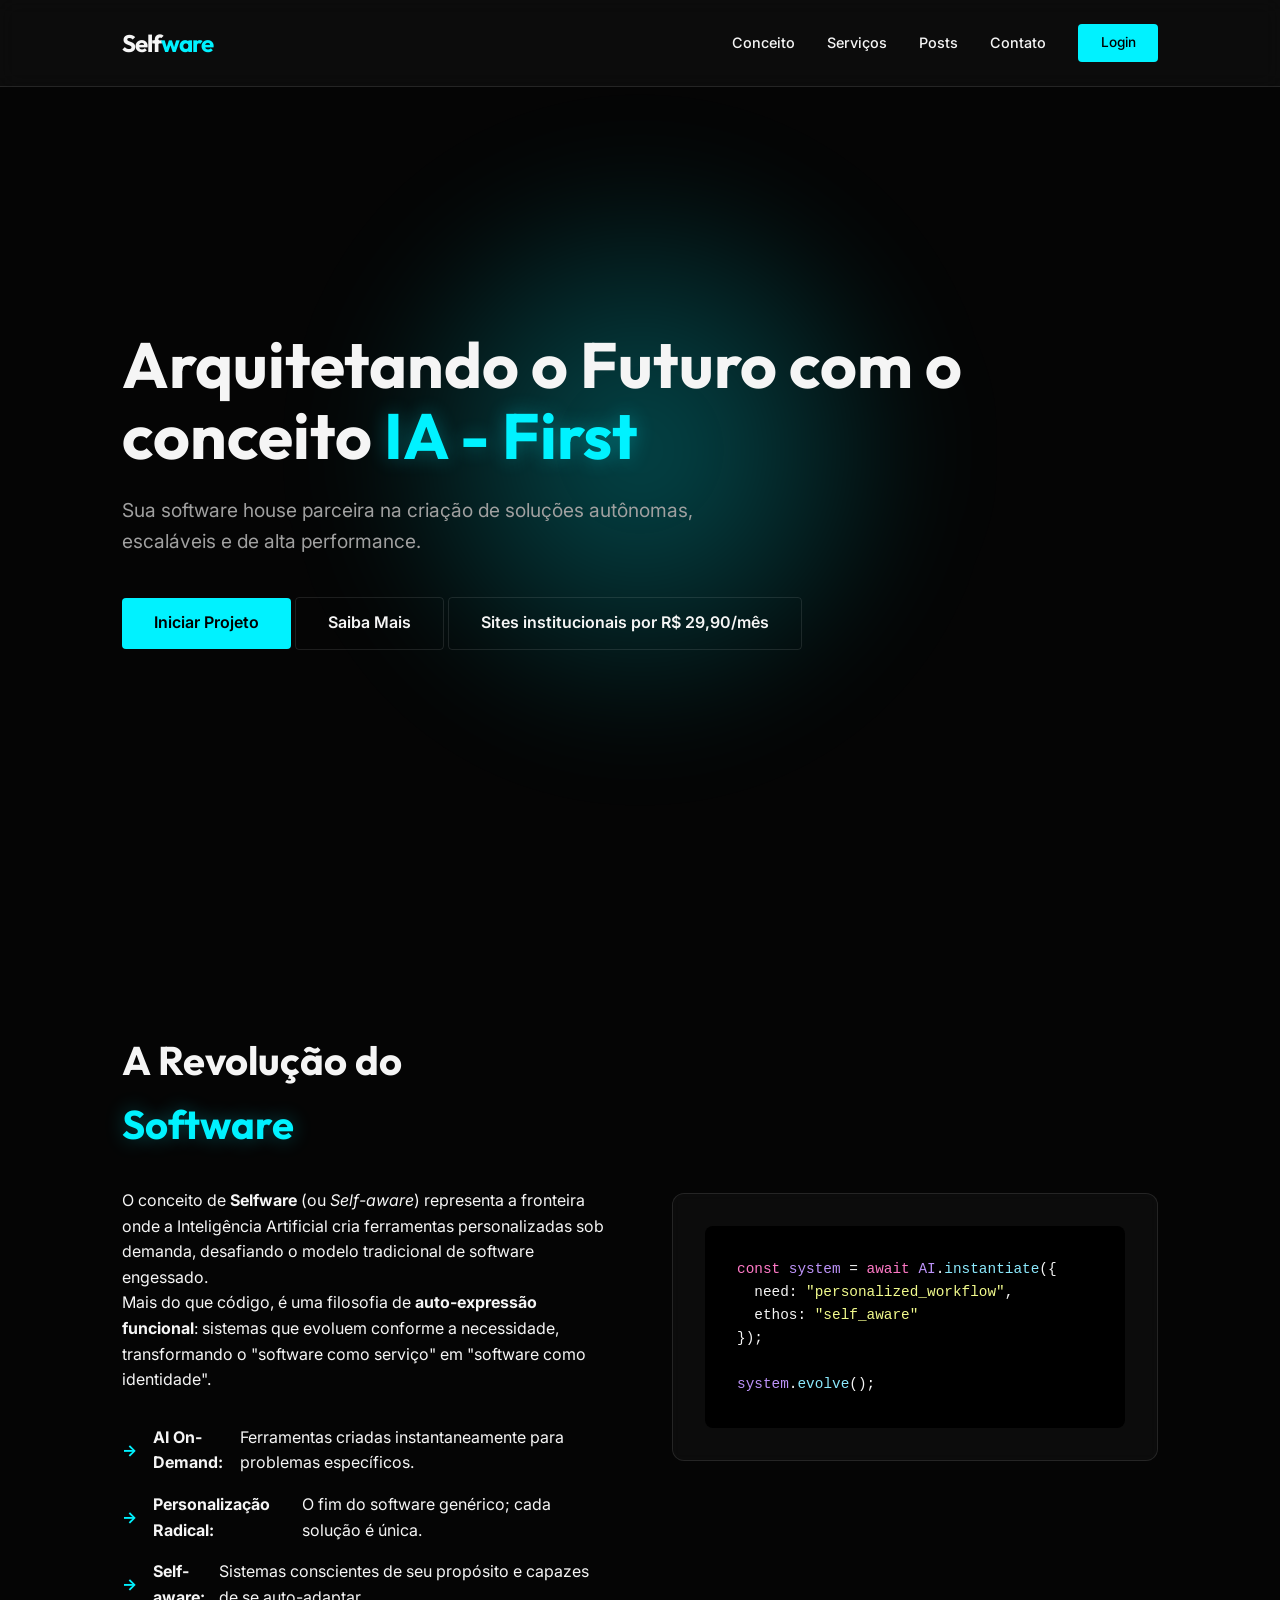
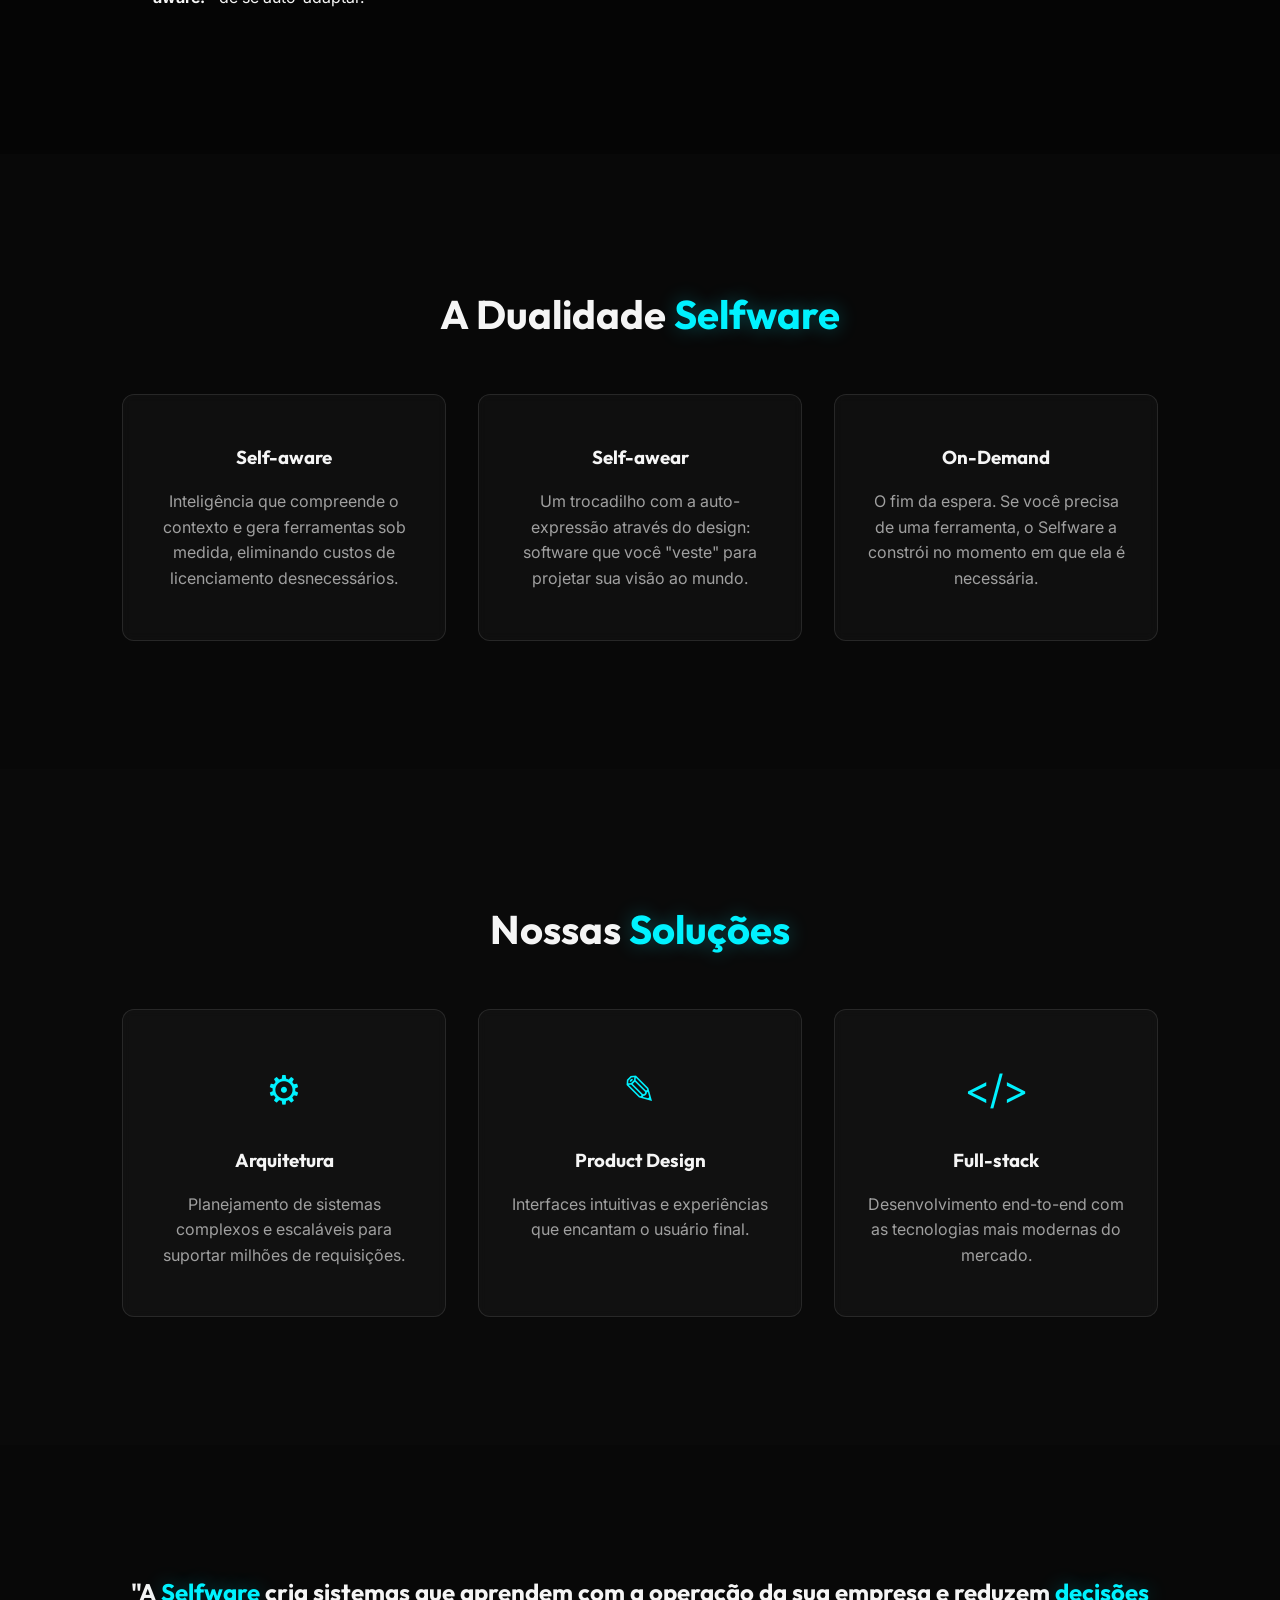
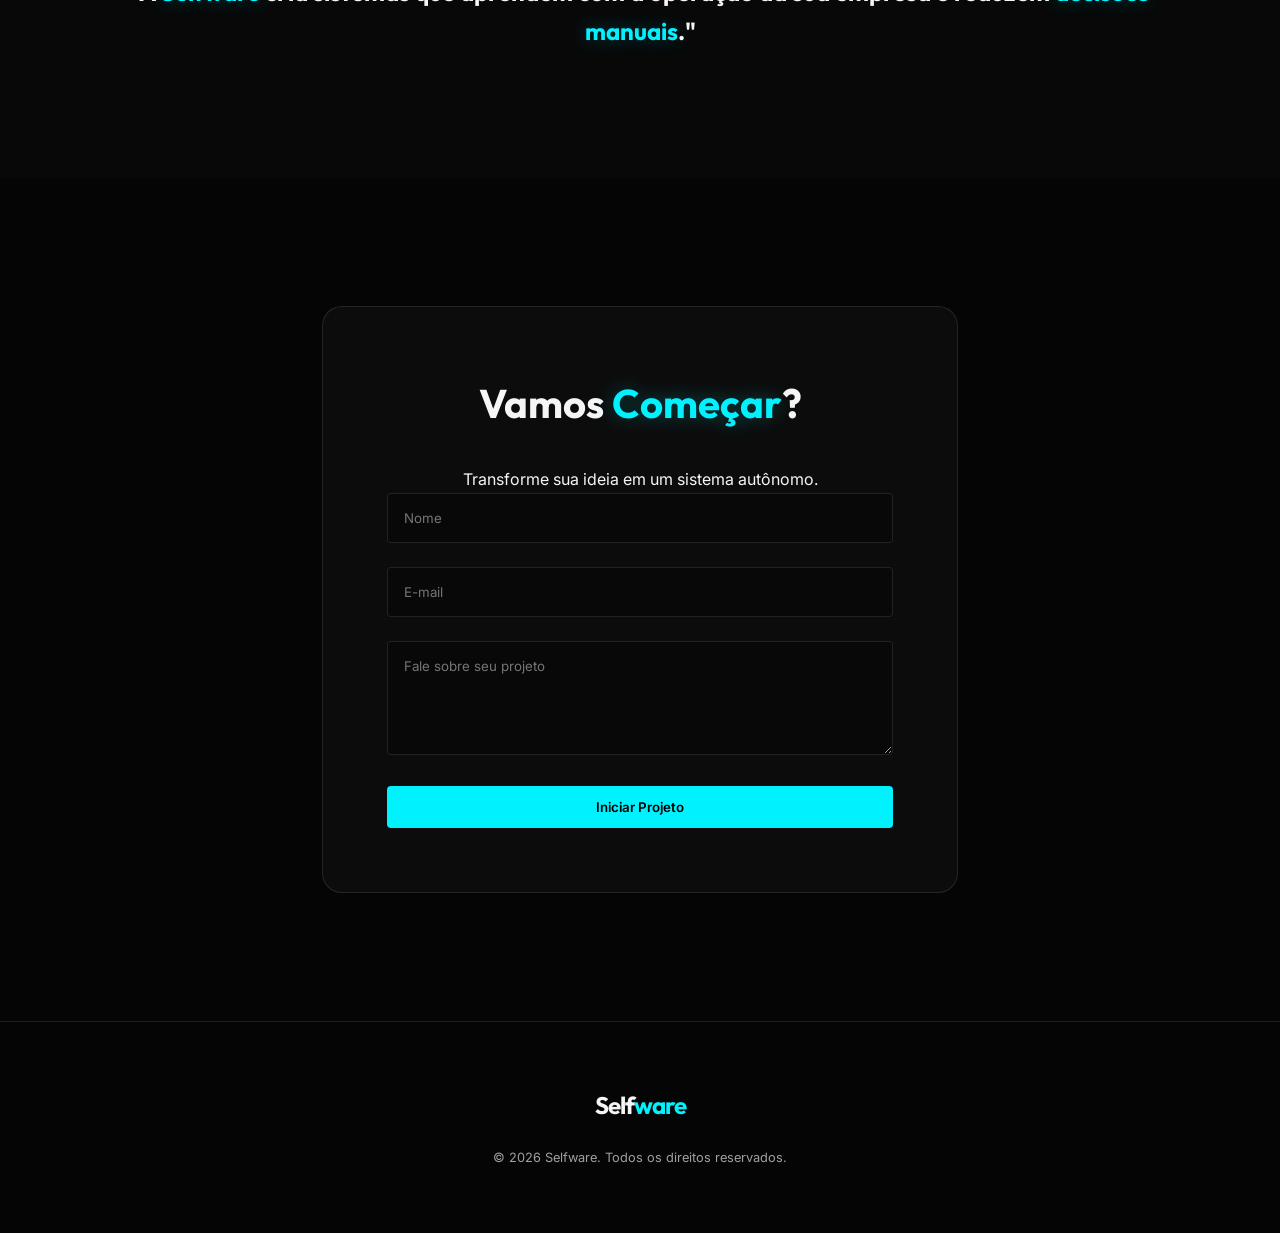
==== commit fef2b648: "Merge pull request #12 from sociapbr/codex/create-landing-page-for-ai-website-sales Landing page for" ====
--- a/index.html
+++ b/index.html
@@ -17,7 +17,7 @@
 </head>
 
 <body class="dark-theme">
-    
+
     <header-main></header-main>
 
     <header class="hero">
@@ -29,6 +29,7 @@
             <div class="hero-actions fade-in-delayed">
                 <a href="#contact" class="btn btn-primary">Iniciar Projeto</a>
                 <a href="#concept" class="btn btn-outline">Saiba Mais</a>
+                <a href="/criar-sites-instituiconias.html" class="btn btn-outline">Sites institucionais por R$ 29,90/mês</a>
             </div>
         </div>
     </header>
@@ -132,13 +133,13 @@
                     <p class="center">Transforme sua ideia em um sistema autônomo.</p>
                     <form id="contact-form">
                         <div class="form-group">
-                            <input type="text" placeholder="Nome" required>
+                            <input type="text" name="nome" placeholder="Nome" required>
                         </div>
                         <div class="form-group">
-                            <input type="email" placeholder="E-mail" required>
+                            <input type="email" name="email" placeholder="E-mail" required>
                         </div>
                         <div class="form-group">
-                            <textarea placeholder="Fale sobre seu projeto" rows="5" required></textarea>
+                            <textarea name="descricao" placeholder="Fale sobre seu projeto" rows="5" required></textarea>
                         </div>
                         <button type="submit" class="btn btn-primary full-width">Iniciar Projeto</button>
                     </form>
@@ -148,7 +149,7 @@
     </main>
 
     <footer-main></footer-main>
-    <script src="main.js"></script>
+    <script src="/main.js"></script>
 </body>
 
 </html>
--- a/style.css
+++ b/style.css
@@ -189,6 +189,34 @@
     margin-bottom: 2.5rem;
 }
 
+/* Hero 2 */
+.hero2 {
+    height: 70vh;
+    display: flex;
+    align-items: center;
+    position: relative;
+    padding-top: 5rem;
+}
+
+.hero2-glow {
+    position: absolute;
+    top: 50%;
+    left: 50%;
+    transform: translate(-50%, -50%);
+    width: 600px;
+    height: 600px;
+    background: radial-gradient(circle, var(--accent-glow) 0%, transparent 70%);
+    z-index: -1;
+    filter: blur(50px);
+}
+
+.hero2 p {
+    font-size: 1.2rem;
+    color: var(--text-muted);
+    max-width: 600px;
+    margin-bottom: 2.5rem;
+}
+
 /* Buttons */
 .btn {
     display: inline-block;
@@ -215,7 +243,6 @@
 .btn-outline {
     border: 1px solid var(--glass-border);
     color: var(--text-color);
-    margin-left: 1rem;
 }
 
 .btn-outline:hover {
@@ -335,6 +362,61 @@
     display: grid;
     grid-template-columns: repeat(auto-fit, minmax(280px, 1fr));
     gap: 2rem;
+}
+
+.video-list {
+    display: grid;
+    gap: 2rem;
+}
+
+.video-card {
+    display: grid;
+    grid-template-columns: minmax(220px, 320px) 1fr;
+    gap: 2rem;
+    padding: 2.5rem;
+    align-items: center;
+}
+
+.video-cover {
+    position: relative;
+}
+
+.video-cover img {
+    width: 100%;
+    height: 200px;
+    object-fit: cover;
+    border-radius: 16px;
+    border: 1px solid var(--glass-border);
+    background: rgba(0, 0, 0, 0.25);
+}
+
+.video-duration {
+    position: absolute;
+    bottom: 12px;
+    right: 12px;
+    padding: 0.3rem 0.7rem;
+    border-radius: 999px;
+    background: rgba(0, 0, 0, 0.7);
+    font-size: 0.75rem;
+    color: var(--text-color);
+    border: 1px solid var(--glass-border);
+}
+
+.video-info {
+    display: grid;
+    gap: 1rem;
+}
+
+.video-meta {
+    display: flex;
+    gap: 1.5rem;
+    font-size: 0.85rem;
+    color: var(--text-muted);
+}
+
+.video-status {
+    text-align: center;
+    color: var(--text-muted);
 }
 
 .post-item {
@@ -501,4 +583,130 @@
     .post-card {
         padding: 2rem;
     }
-}
+
+    .video-card {
+        grid-template-columns: 1fr;
+    }
+
+    .video-cover img {
+        height: 220px;
+    }
+}
+
+/* Payments */
+.payment-section {
+    padding-top: 11rem;
+}
+
+.payment-subtitle {
+    margin-bottom: 1.5rem;
+    color: var(--text-muted);
+}
+
+.project-reference {
+    margin-bottom: 2rem;
+    padding: 0.9rem 1rem;
+    border: 1px solid var(--glass-border);
+    border-radius: 10px;
+    text-align: center;
+    background: rgba(0, 242, 255, 0.08);
+}
+
+.payment-options {
+    display: grid;
+    gap: 1rem;
+}
+
+.payment-card {
+    padding: 1.5rem;
+    border: 1px solid var(--glass-border);
+    border-radius: 14px;
+}
+
+.payment-card h2 {
+    font-size: 1.3rem;
+    margin-bottom: 0.5rem;
+}
+
+.payment-price {
+    margin-bottom: 1rem;
+    color: var(--accent-color);
+    font-size: 1.25rem;
+    font-weight: 700;
+}
+
+/* Landing page institutional sites */
+.landing-hero {
+    min-height: 100vh;
+    height: auto;
+    padding: 9rem 0 6rem;
+}
+
+.landing-hero-content {
+    display: grid;
+    gap: 1.2rem;
+}
+
+.tagline {
+    display: inline-flex;
+    width: fit-content;
+    background: rgba(0, 242, 255, 0.1);
+    border: 1px solid var(--accent-glow);
+    color: var(--accent-color);
+    padding: 0.35rem 0.8rem;
+    border-radius: 999px;
+    font-size: 0.85rem;
+    letter-spacing: 0.04em;
+    text-transform: uppercase;
+}
+
+.price-highlight {
+    width: fit-content;
+    padding: 1rem 1.5rem;
+    border-radius: 14px;
+    margin-top: 1rem;
+}
+
+.price-highlight span,
+.price-highlight small {
+    display: block;
+    color: var(--text-muted);
+}
+
+.price-highlight strong {
+    font-size: 2rem;
+    line-height: 1.1;
+    font-family: var(--heading-font);
+}
+
+.landing-description {
+    max-width: 760px;
+    margin: 0 auto;
+    color: var(--text-muted);
+}
+
+.landing-checks {
+    margin: 2rem auto 0;
+    list-style: none;
+    max-width: 620px;
+    display: grid;
+    gap: 0.8rem;
+    text-align: left;
+}
+
+.landing-checks li {
+    background: var(--glass-bg);
+    border: 1px solid var(--glass-border);
+    border-radius: 10px;
+    padding: 0.8rem 1rem;
+}
+
+@media (max-width: 768px) {
+    .price-highlight strong {
+        font-size: 1.6rem;
+    }
+
+    .landing-hero {
+        padding-top: 7.5rem;
+    }
+}
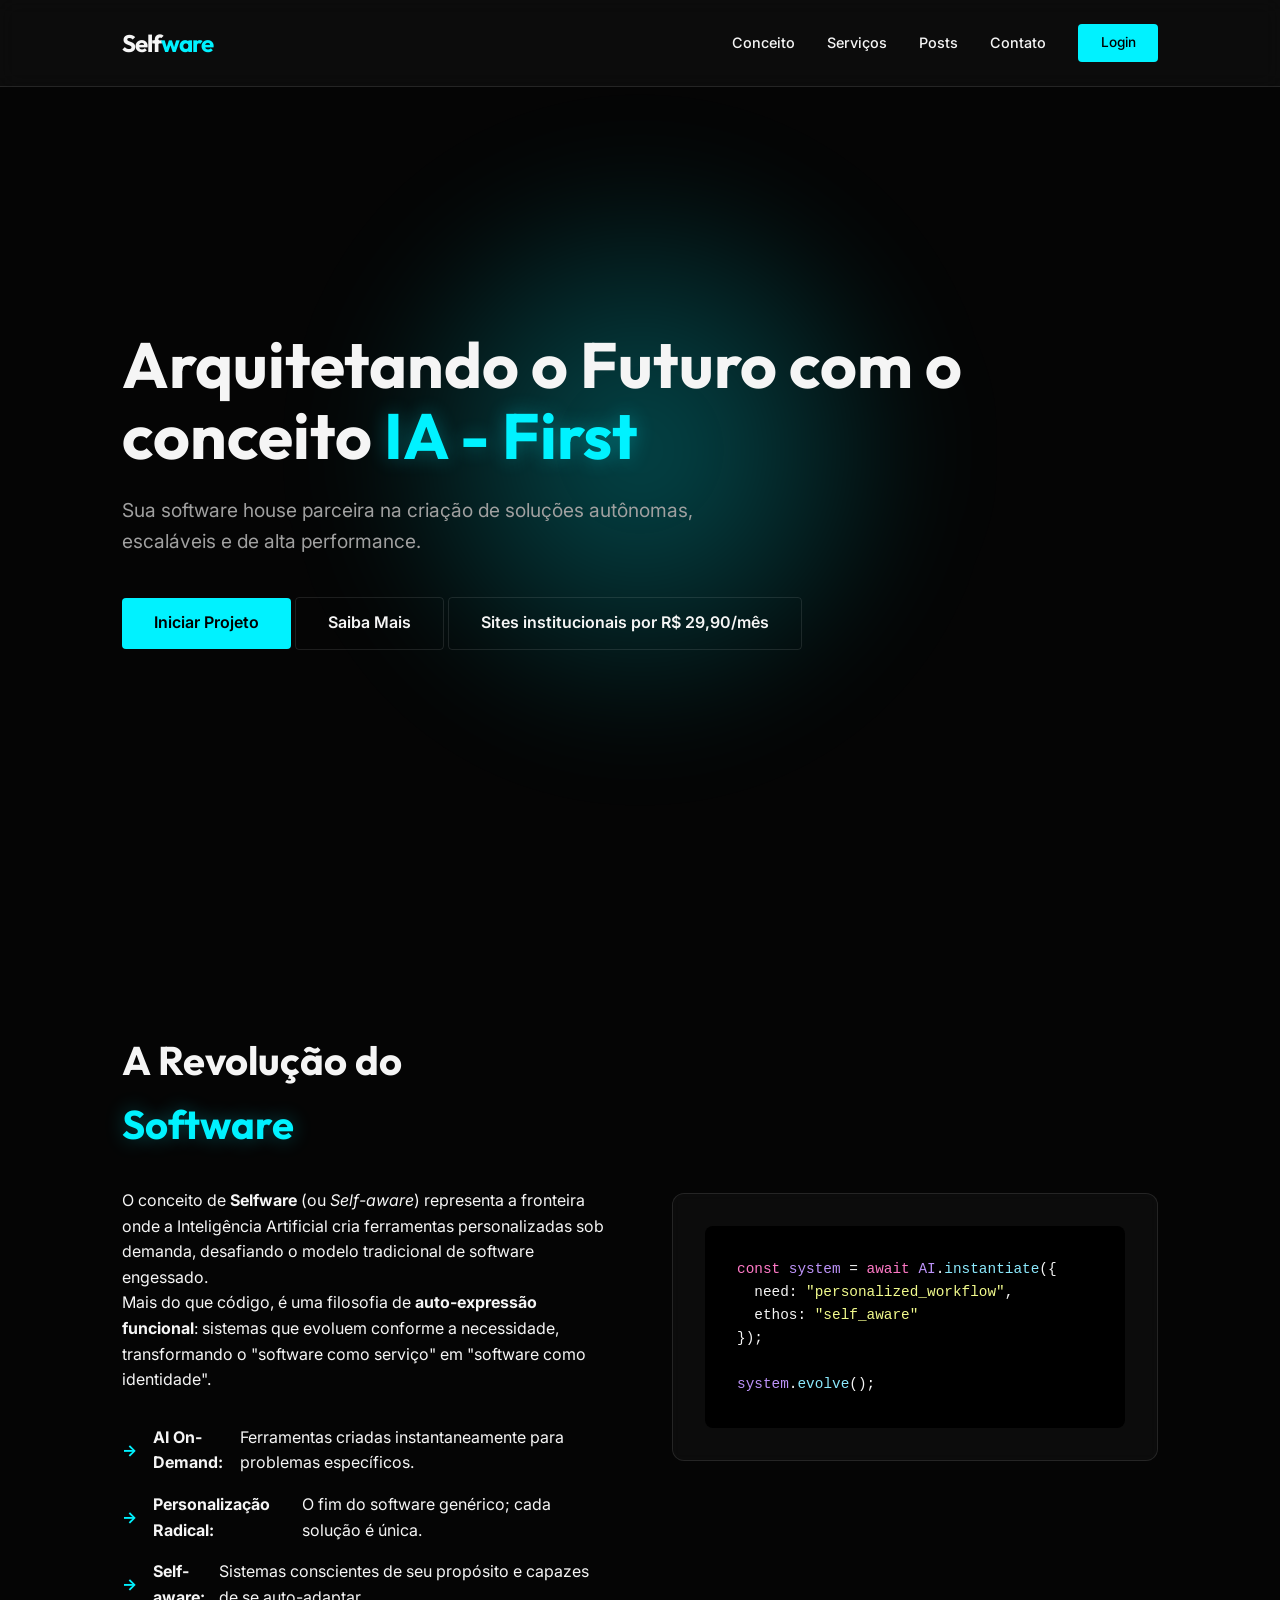
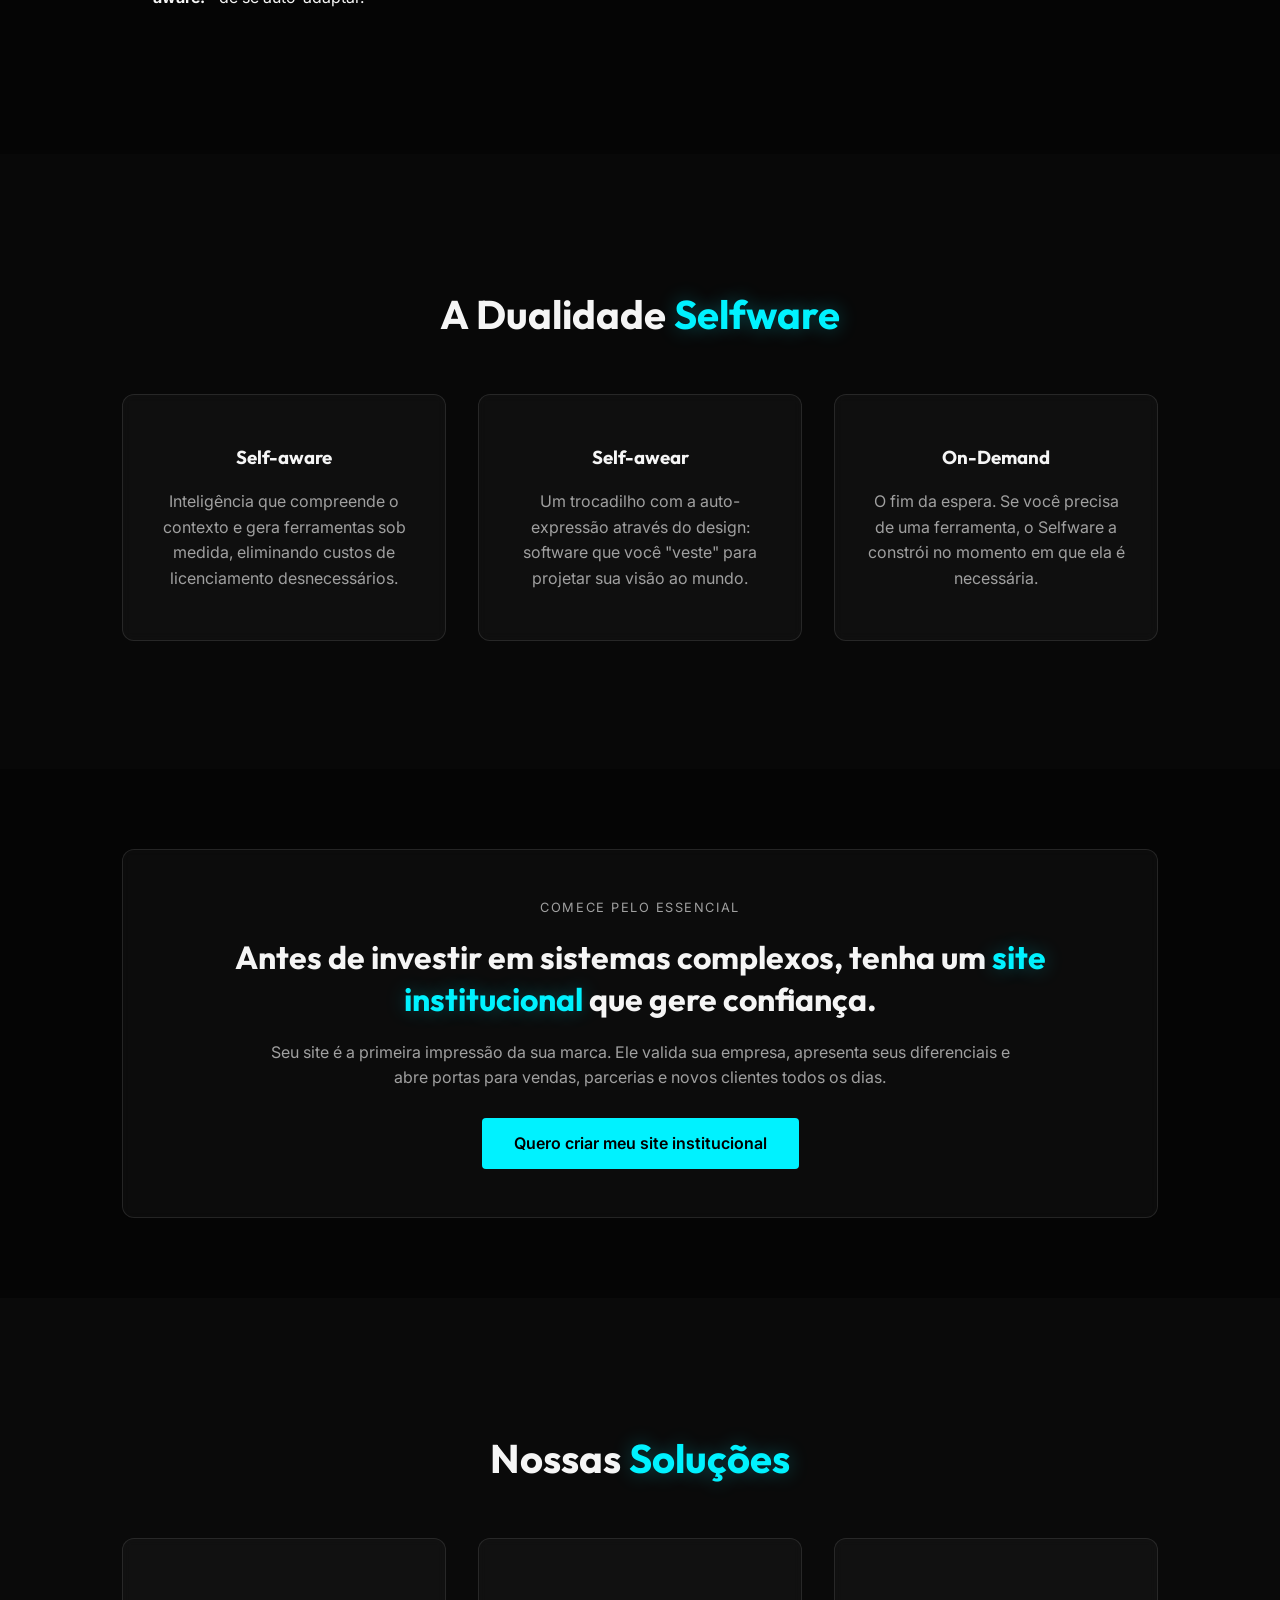
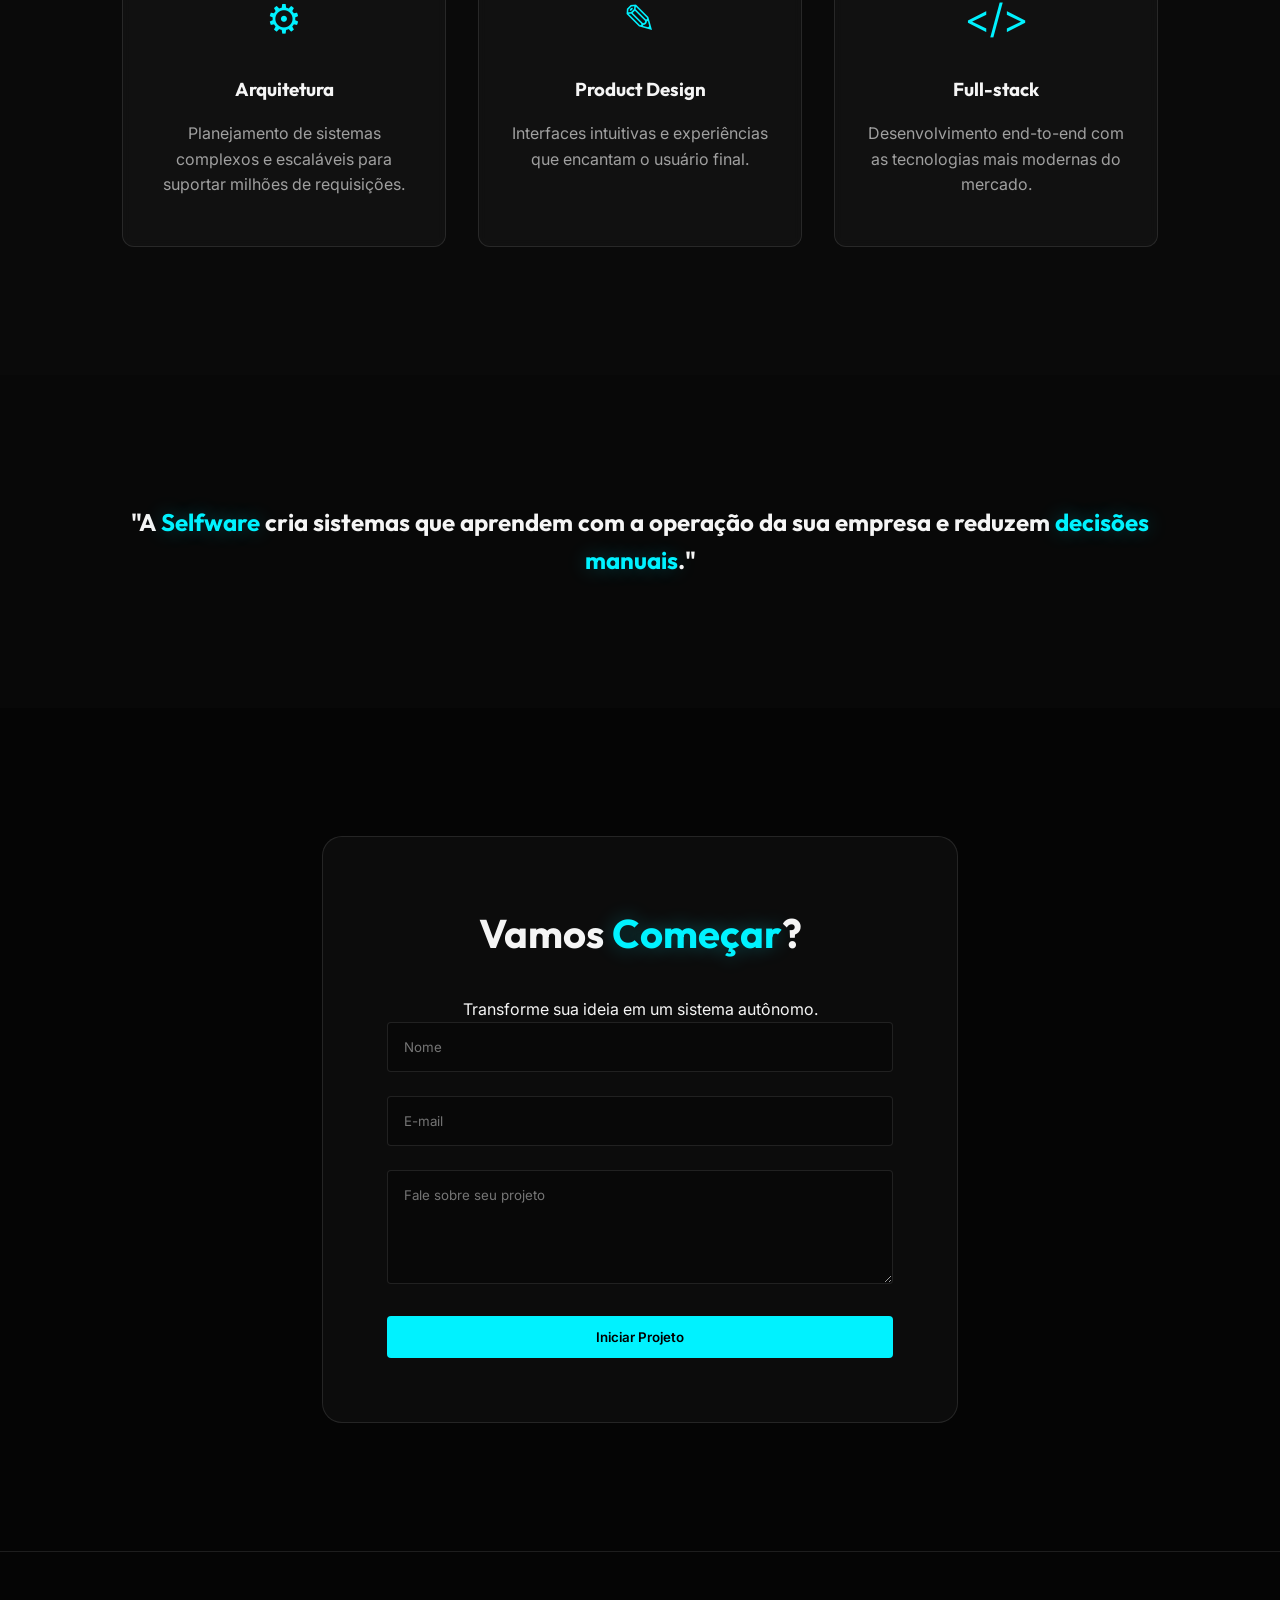
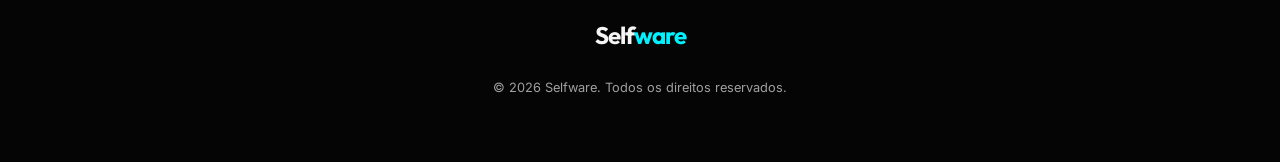
==== commit f5ea4bff: "Adiciona CTA sobre site institucional antes da seção de serviços" ====
--- a/index.html
+++ b/index.html
@@ -94,6 +94,17 @@
             </div>
         </section>
 
+        <section class="section cta-institutional">
+            <div class="container">
+                <div class="cta-card glass">
+                    <p class="cta-eyebrow">Comece pelo essencial</p>
+                    <h2>Antes de investir em sistemas complexos, tenha um <span>site institucional</span> que gere confiança.</h2>
+                    <p>Seu site é a primeira impressão da sua marca. Ele valida sua empresa, apresenta seus diferenciais e abre portas para vendas, parcerias e novos clientes todos os dias.</p>
+                    <a href="/criar-sites-instituiconias.html" class="btn btn-primary">Quero criar meu site institucional</a>
+                </div>
+            </div>
+        </section>
+
         <section id="services" class="section bg-alt">
             <div class="container">
                 <h2 class="section-title center">Nossas <span>Soluções</span></h2>
--- a/style.css
+++ b/style.css
@@ -296,6 +296,42 @@
     color: var(--accent-color);
     margin-right: 1rem;
     font-weight: bold;
+}
+
+
+
+.cta-institutional {
+    padding: 5rem 0;
+}
+
+.cta-card {
+    padding: 3rem;
+    text-align: center;
+    display: grid;
+    gap: 1.2rem;
+}
+
+.cta-eyebrow {
+    letter-spacing: 0.12em;
+    text-transform: uppercase;
+    font-size: 0.8rem;
+    color: var(--accent-color);
+}
+
+.cta-card h2 {
+    font-size: 2rem;
+    line-height: 1.3;
+}
+
+.cta-card p {
+    max-width: 760px;
+    margin: 0 auto;
+    color: var(--text-muted);
+}
+
+.cta-card .btn {
+    width: fit-content;
+    margin: 0.5rem auto 0;
 }
 
 /* Services */
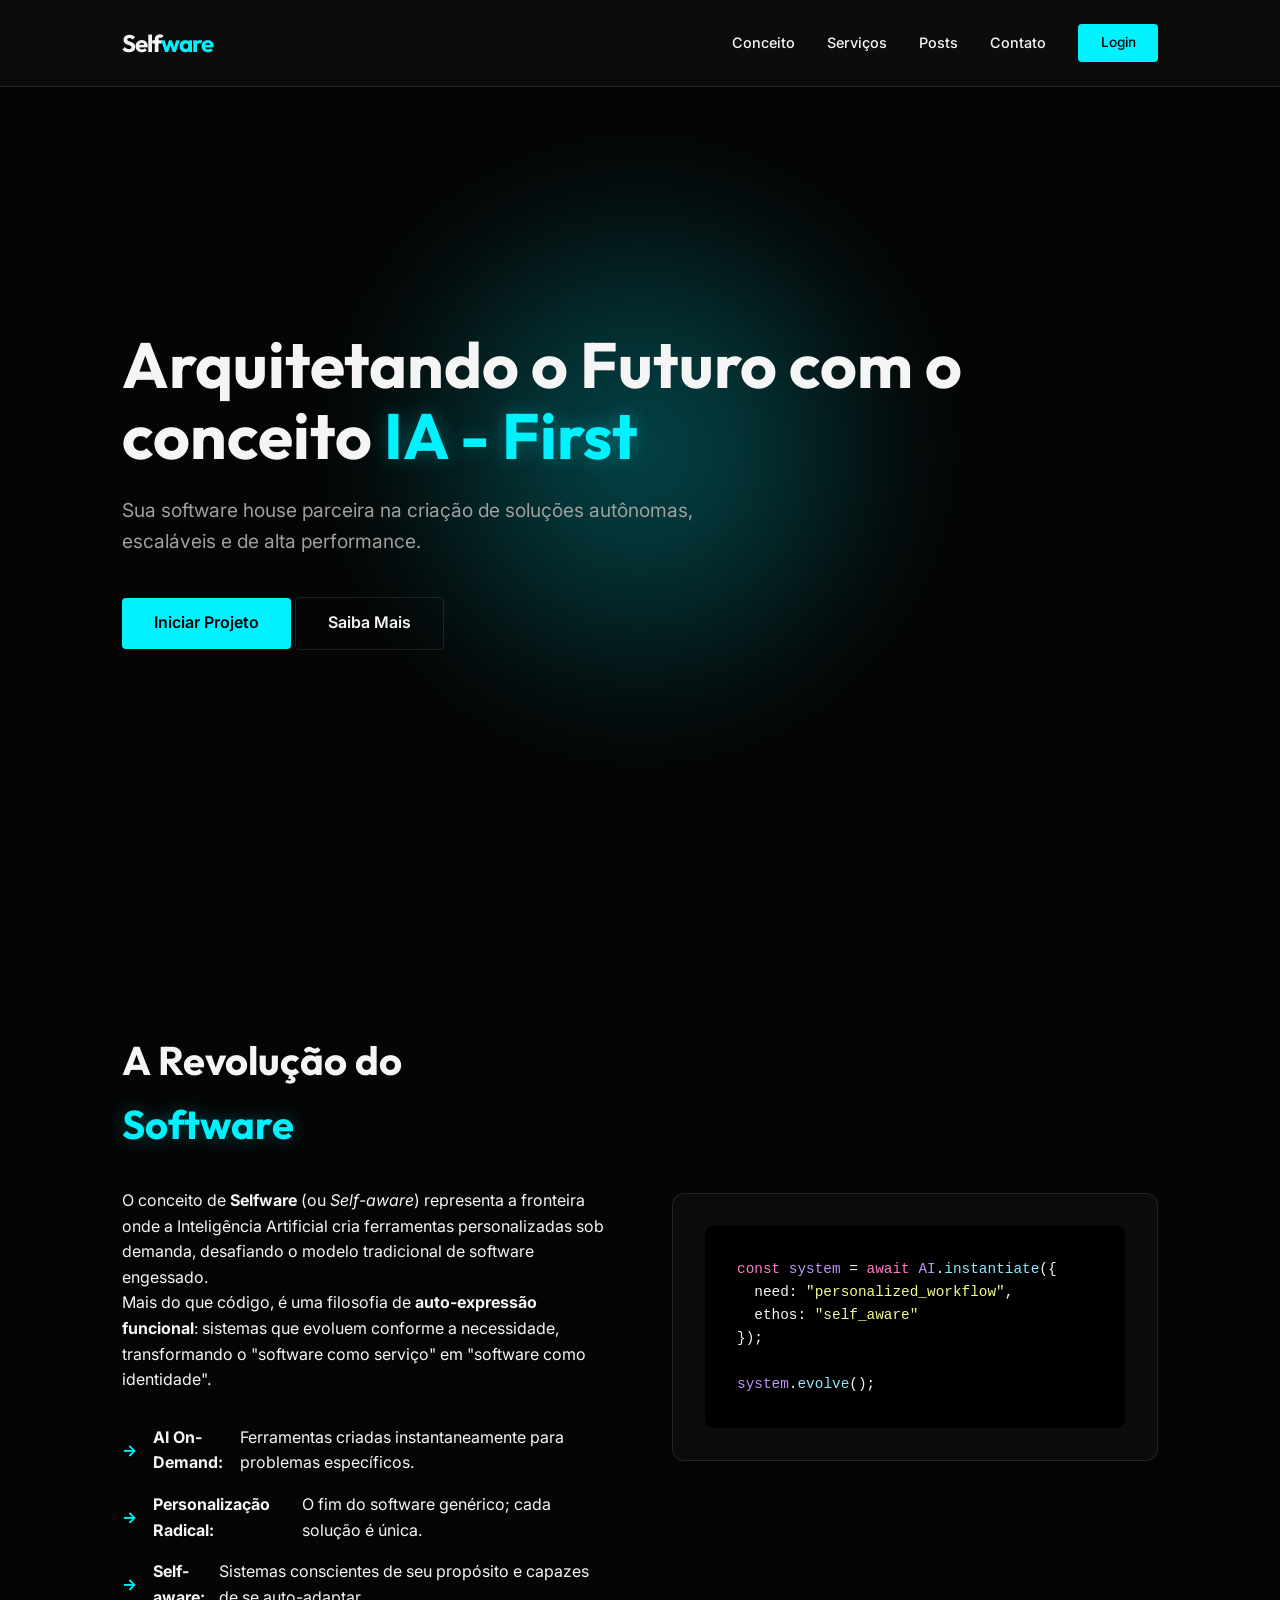
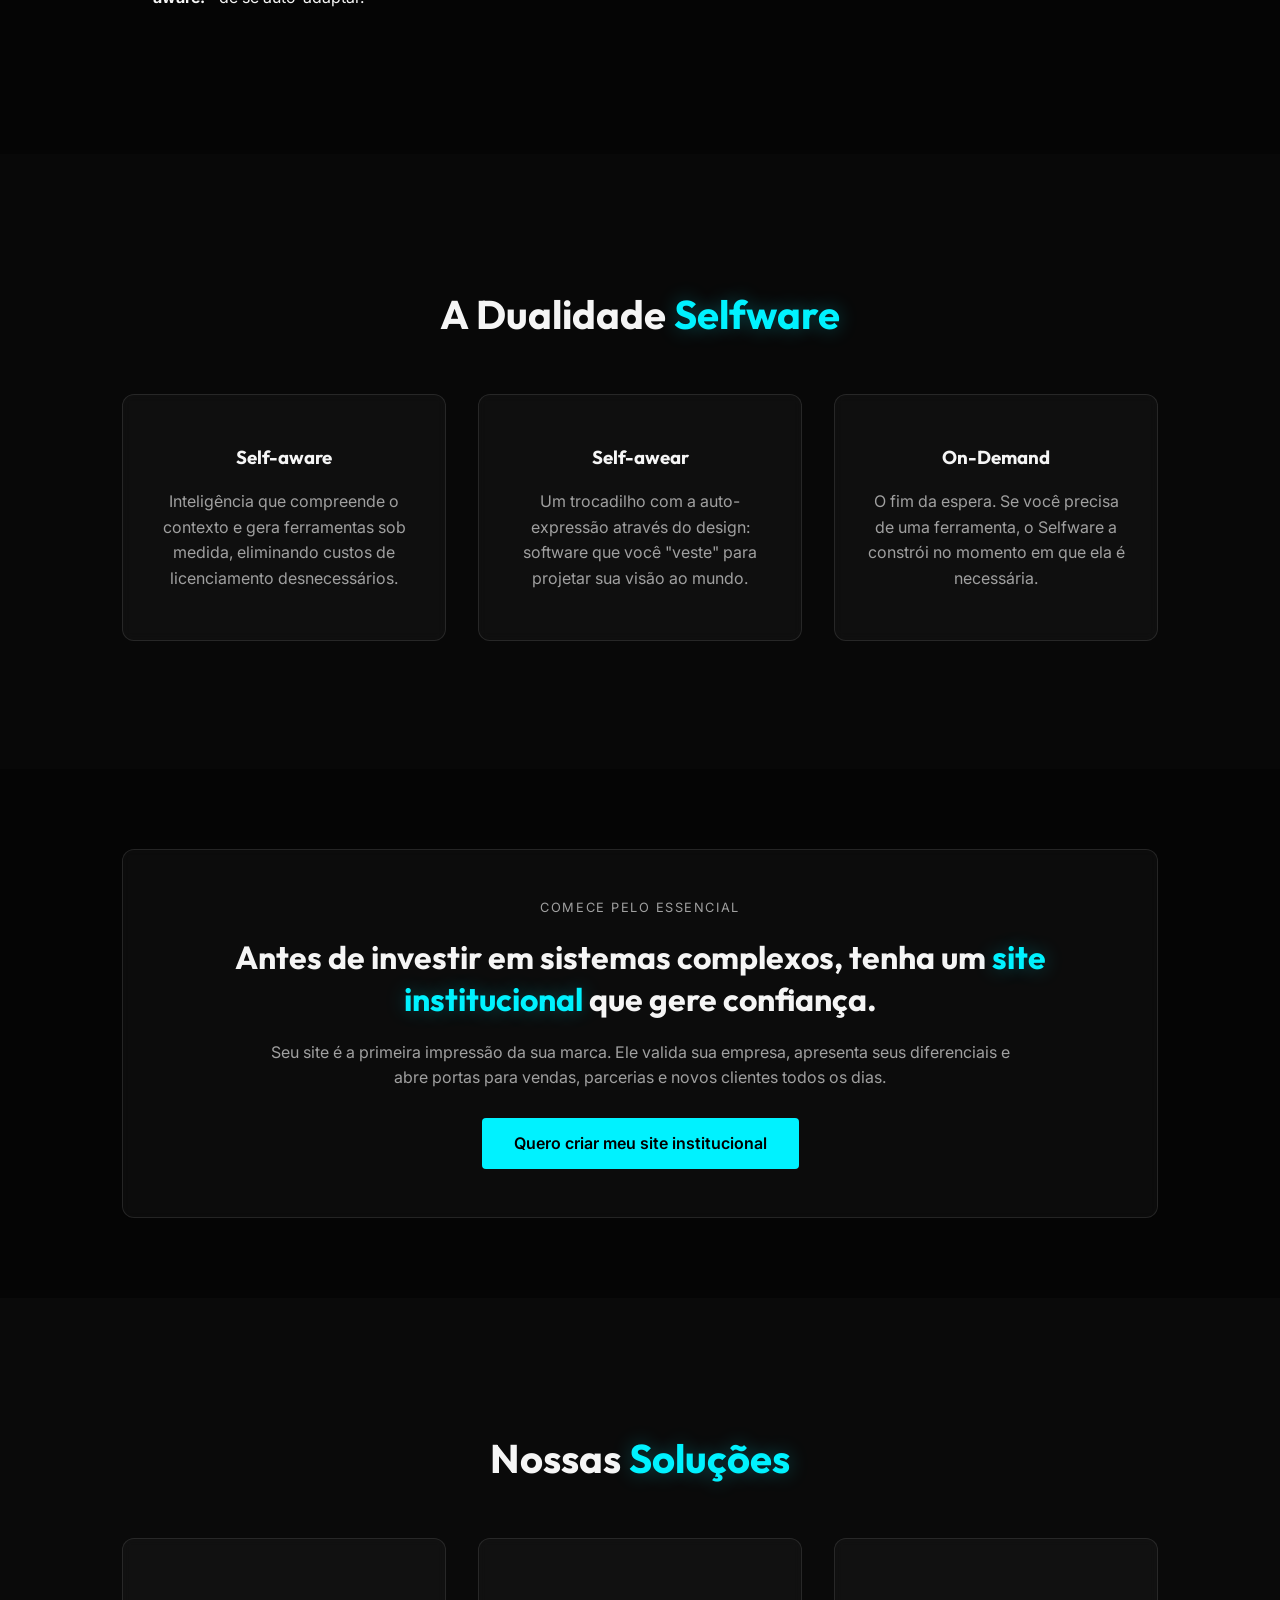
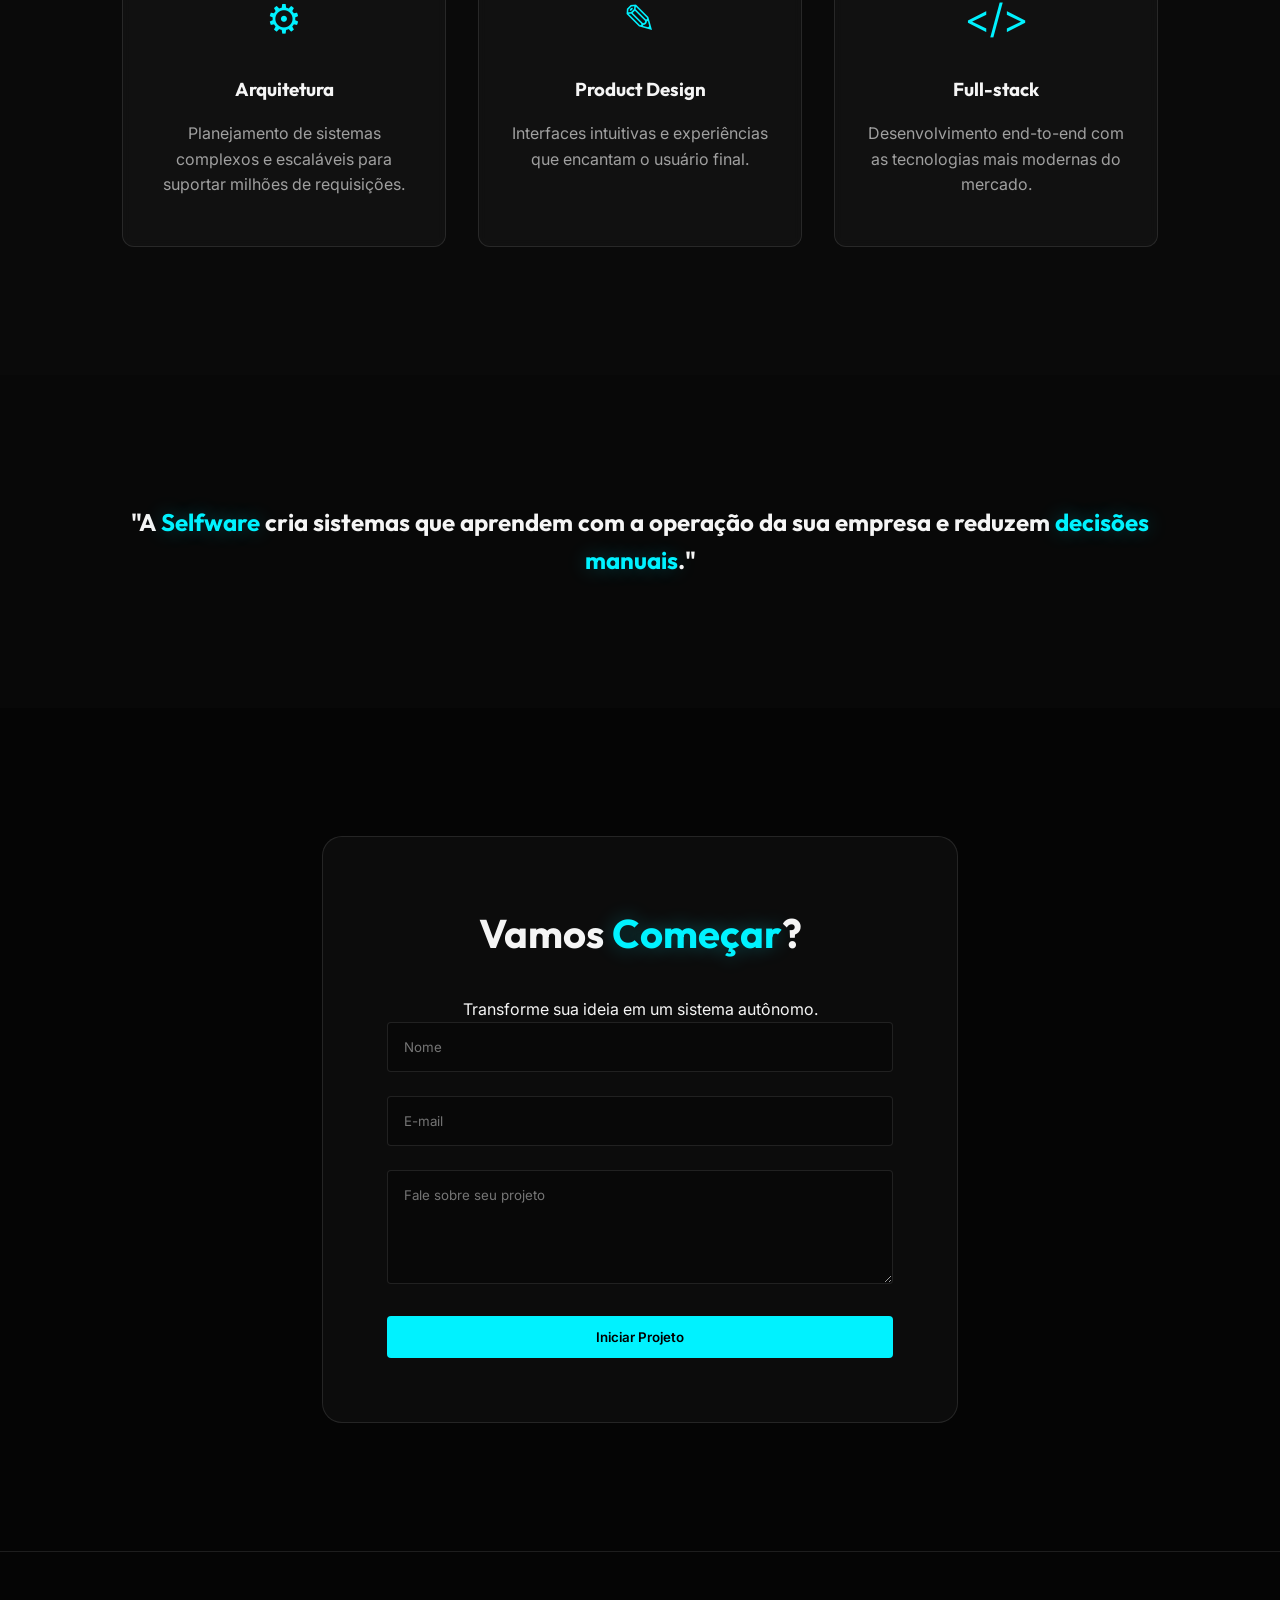
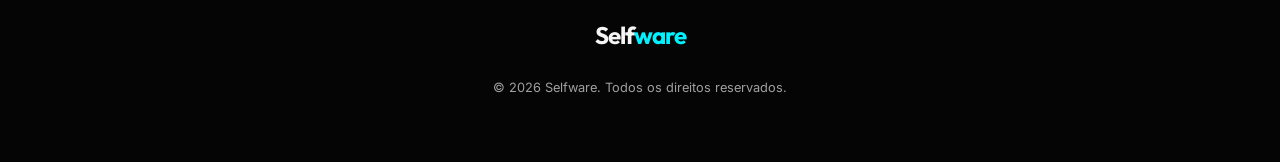
==== commit 8d1b7bd3: "Merge pull request #6 from sociapbr/main site institucional" ====
--- a/index.html
+++ b/index.html
@@ -29,7 +29,6 @@
             <div class="hero-actions fade-in-delayed">
                 <a href="#contact" class="btn btn-primary">Iniciar Projeto</a>
                 <a href="#concept" class="btn btn-outline">Saiba Mais</a>
-                <a href="/criar-sites-instituiconias.html" class="btn btn-outline">Sites institucionais por R$ 29,90/mês</a>
             </div>
         </div>
     </header>
